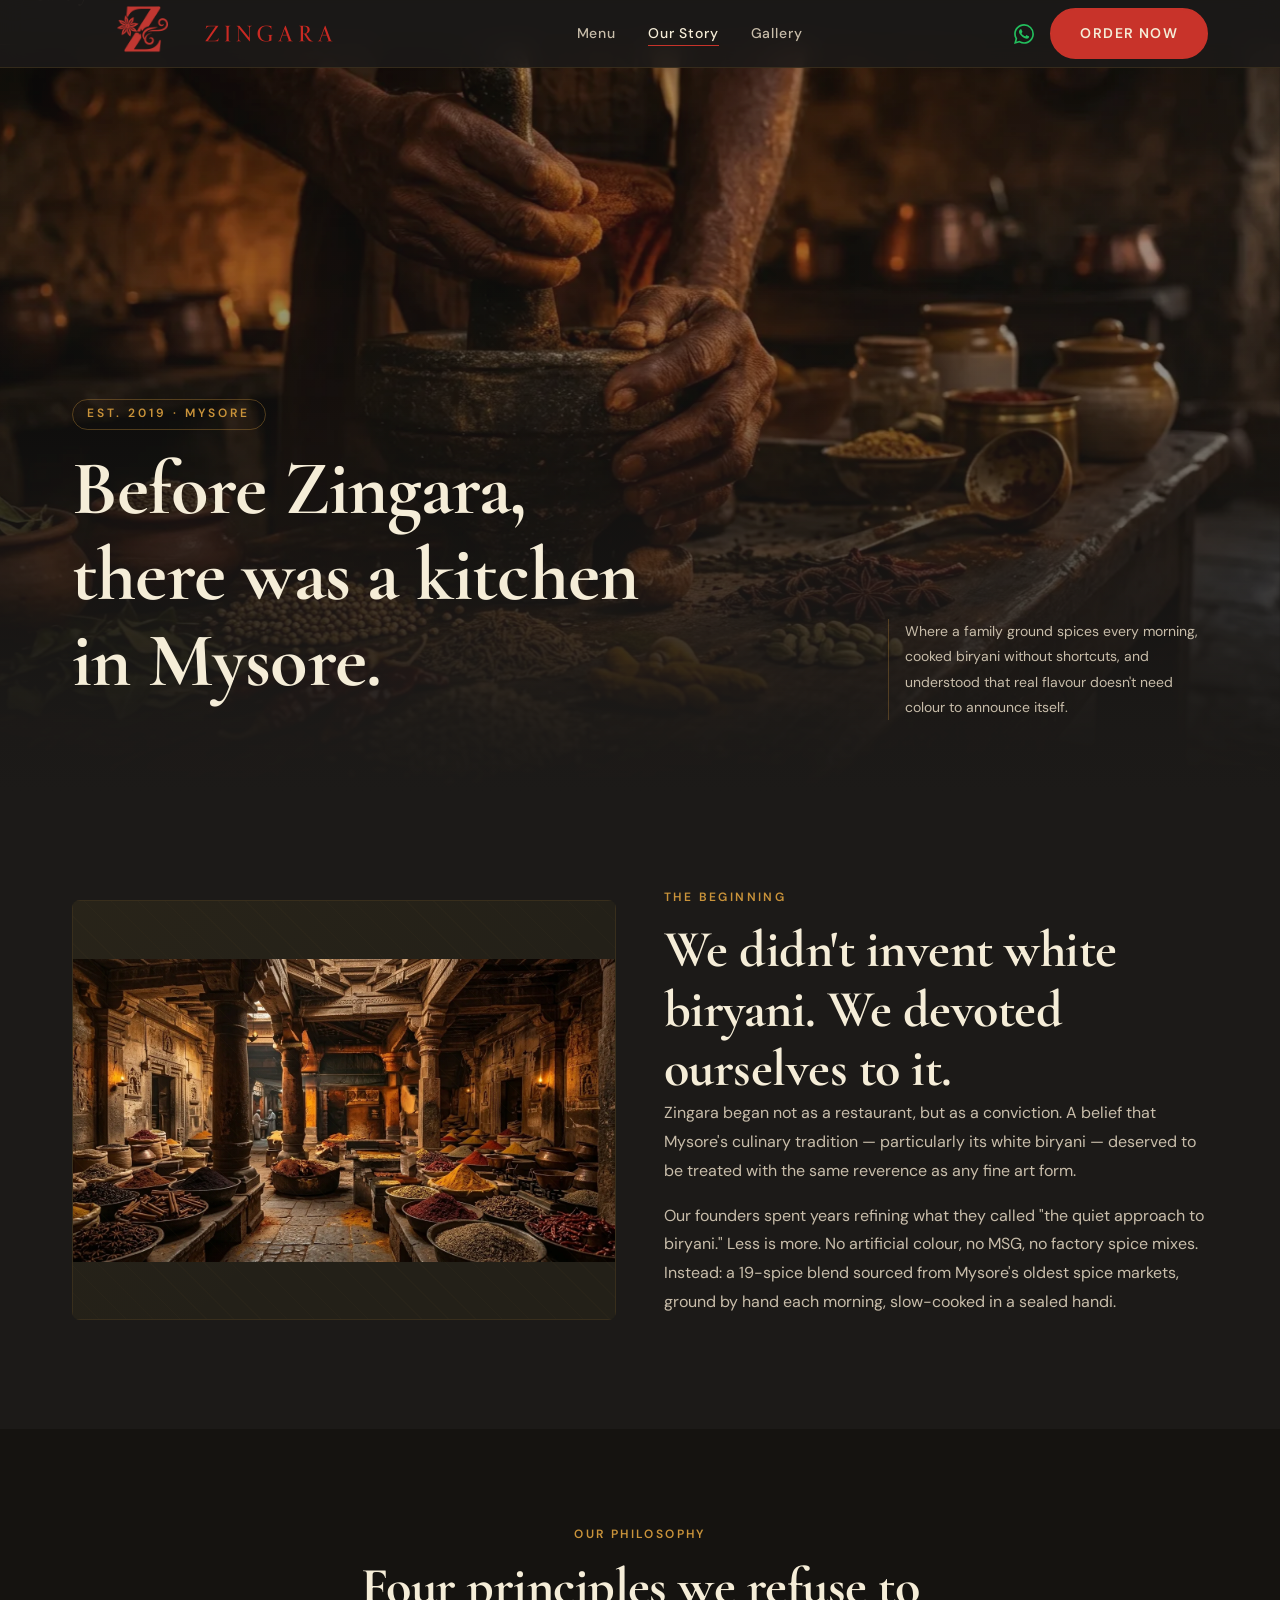
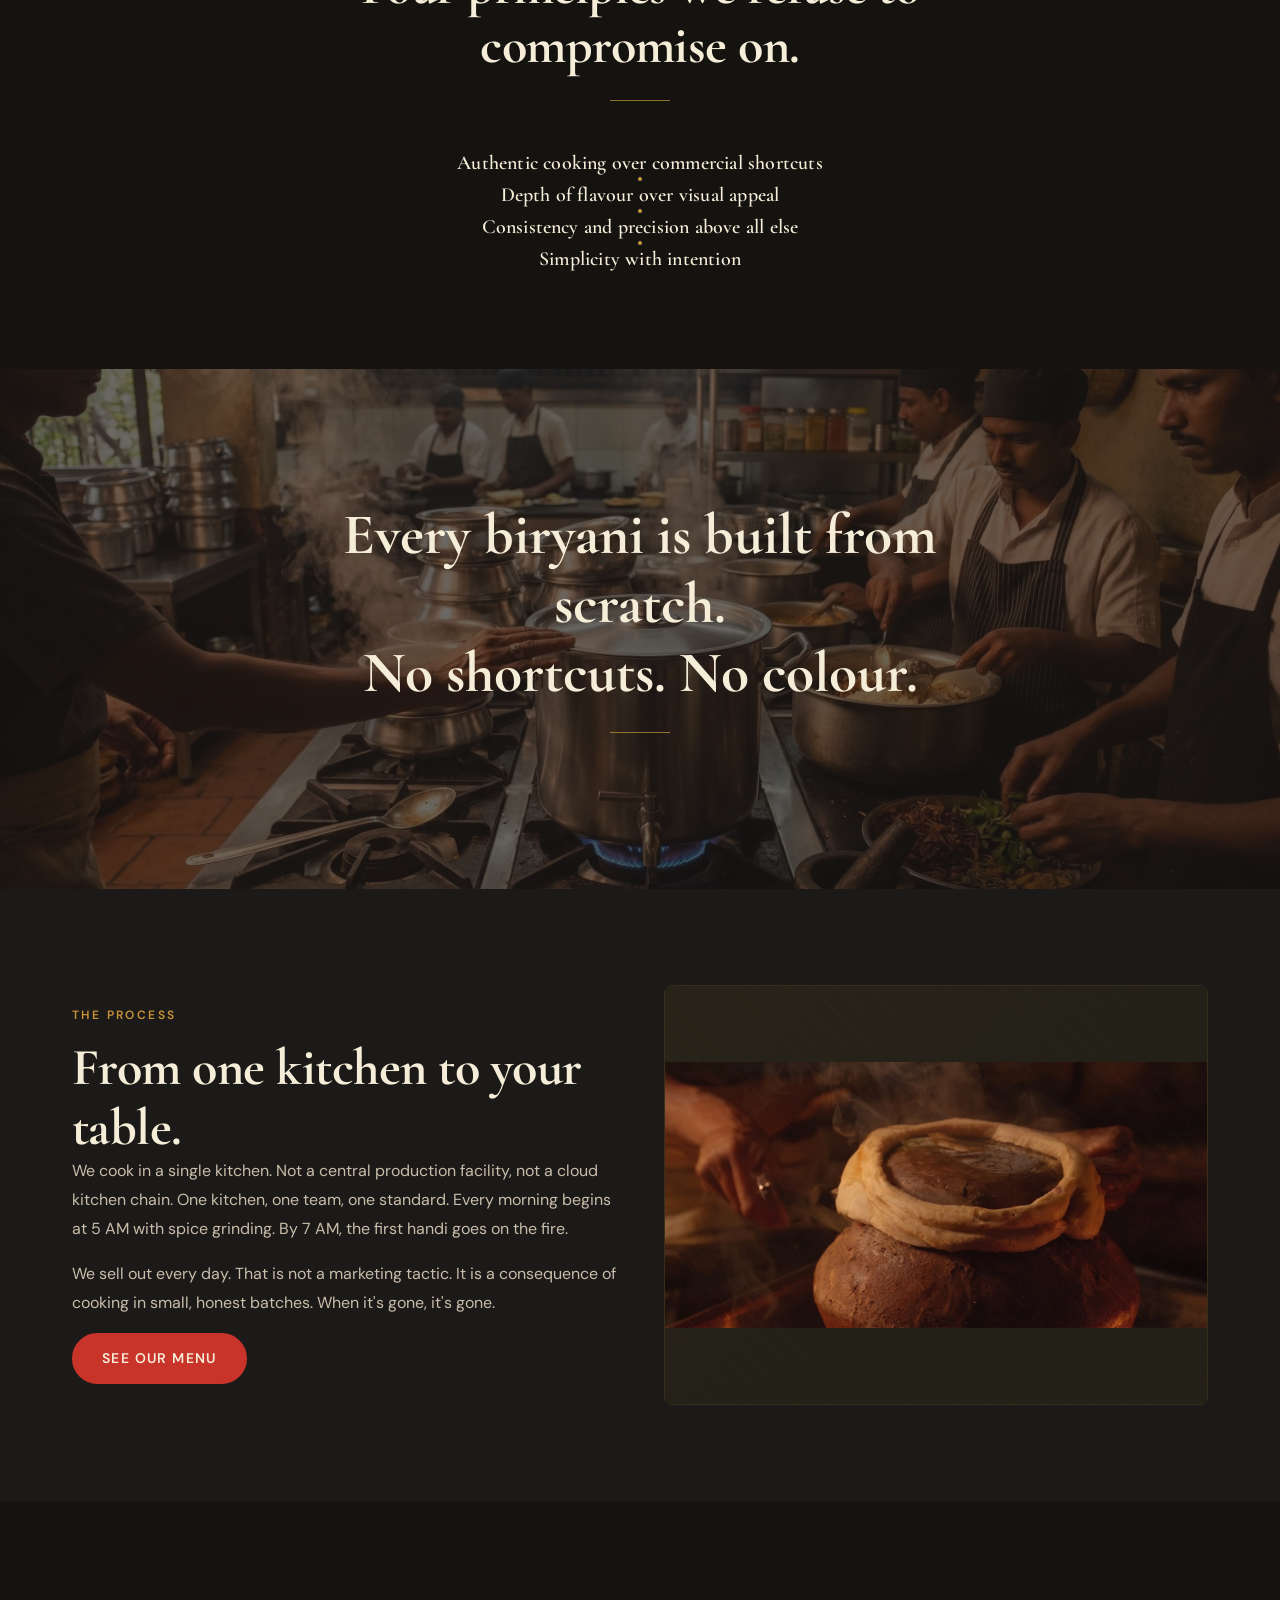
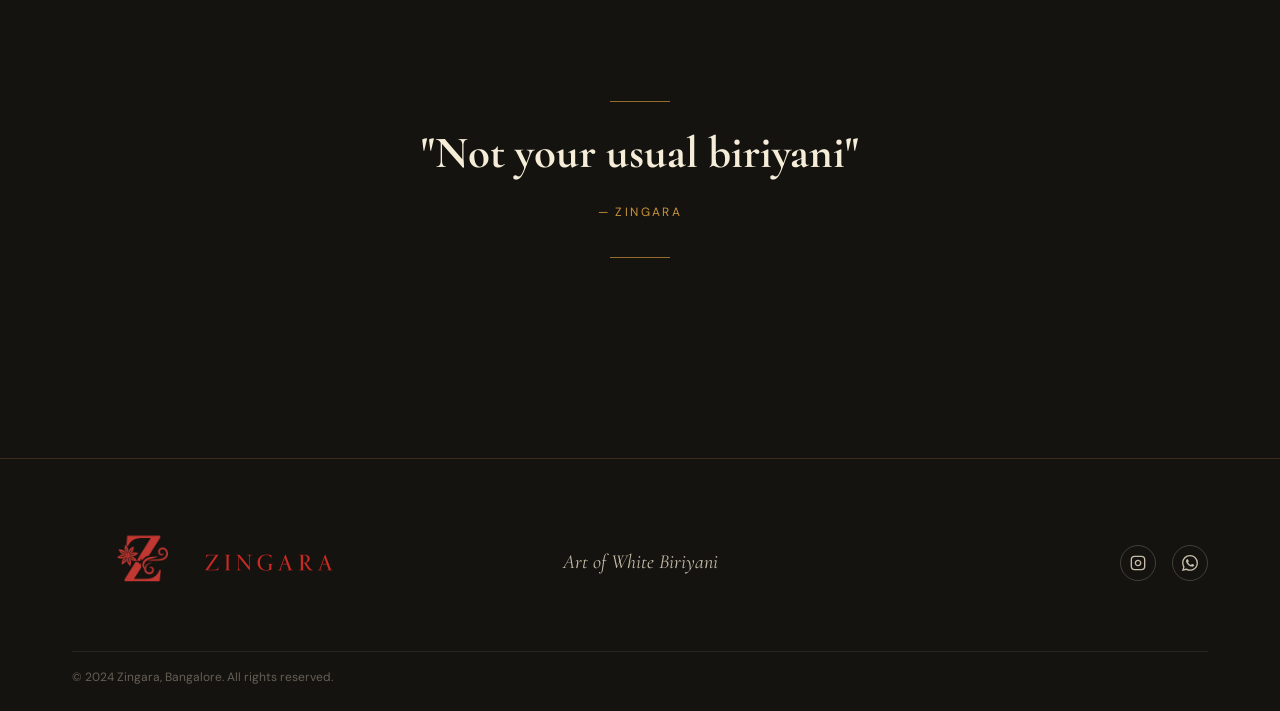
==== about.html @ 1e693751 "Optimize image assets, convert to WebP, and update documentation" ====
<!DOCTYPE html>
<html lang="en">

<head>
  <meta charset="UTF-8" />
  <meta name="viewport" content="width=device-width, initial-scale=1.0" />
  <title>Our Story — Zingara | Before Zingara, There Was a Kitchen in Mysore</title>
  <meta name="description"
    content="The story of Zingara — a kitchen in Mysore, a 19-spice blend, and the art of cooking without shortcuts." />
  <link rel="stylesheet" href="css/styles.css" />
  <style>
    /* ── F1: Left-aligned hero ── */
    .about-hero {
      position: relative;
      min-height: 88vh;
      display: flex;
      align-items: flex-end;
      overflow: hidden;
    }

    .about-hero__bg {
      position: absolute;
      inset: 0;
      background: linear-gradient(160deg, #1a1710 0%, #0e0c09 50%, #1c1710 100%);
      background-size: cover;
      background-position: center;
      z-index: 0;
      animation: hero-zoom-out 2.5s cubic-bezier(0.16, 1, 0.3, 1) forwards;
    }

    .about-hero__overlay {
      position: absolute;
      inset: 0;
      background: linear-gradient(to bottom,
          rgba(28, 26, 24, 0.3) 0%,
          rgba(28, 26, 24, 0.5) 50%,
          rgba(28, 26, 24, 0.95) 90%,
          rgba(28, 26, 24, 1) 100%);
      z-index: 1;
    }

    .about-hero__content {
      position: relative;
      z-index: 2;
      width: 100%;
      padding: 0 var(--sp-8) var(--sp-16);
      display: grid;
      grid-template-columns: 1fr 320px;
      gap: var(--sp-12);
      align-items: flex-end;
      max-width: 1200px;
      margin: 0 auto;
    }

    .about-hero__left h1 {
      font-family: var(--font-serif);
      font-size: clamp(2.4rem, 6vw, 4.8rem);
      font-weight: 700;
      color: var(--color-cream);
      line-height: 1.12;
      margin-bottom: var(--sp-6);
    }

    .about-hero__left .hero__eyebrow {
      margin-bottom: var(--sp-4);
    }

    .about-hero__right {
      padding-bottom: var(--sp-2);
    }

    .about-hero__right p {
      font-size: var(--fs-sm);
      color: var(--color-cream-muted);
      line-height: 1.8;
      border-left: 1px solid rgba(201, 147, 58, 0.3);
      padding-left: var(--sp-4);
    }

    /* ── F2: Philosophy list with dot separators ── */
    .philosophy-list-v2 {
      display: flex;
      flex-direction: column;
      align-items: center;
      gap: 0;
      max-width: 600px;
      margin: var(--sp-10) auto 0;
    }

    .philosophy-item-v2 {
      font-family: var(--font-serif);
      font-size: var(--fs-lg);
      font-weight: 600;
      color: var(--color-cream);
      text-align: center;
      padding: var(--sp-5) 0;
      letter-spacing: 0.01em;
      line-height: 1.4;
    }

    .philosophy-sep {
      width: 4px;
      height: 4px;
      border-radius: 50%;
      background: var(--color-gold);
      flex-shrink: 0;
    }

    /* ── F3: Cinematic quote section ── */
    .cinematic-quote {
      position: relative;
      overflow: hidden;
      min-height: 520px;
      display: flex;
      align-items: center;
      justify-content: center;
    }

    .cinematic-quote__bg {
      position: absolute;
      inset: 0;
      background: linear-gradient(135deg, #181510 0%, #0f0d0a 100%);
      z-index: 0;
    }

    .cinematic-quote__overlay {
      position: absolute;
      inset: 0;
      background: rgba(28, 26, 24, 0.65);
      z-index: 1;
    }

    .cinematic-quote__inner {
      position: relative;
      z-index: 2;
      text-align: center;
      padding: var(--sp-16) var(--sp-8);
      max-width: 760px;
    }

    .cinematic-quote__text {
      font-family: var(--font-serif);
      font-size: clamp(1.9rem, 5vw, 3.6rem);
      font-weight: 700;
      color: var(--color-cream);
      line-height: 1.2;
      margin-bottom: var(--sp-6);
    }

    /* ── Story split with placeholder image ── */
    .about-split {
      display: grid;
      grid-template-columns: 1fr 1fr;
      gap: var(--sp-12);
      align-items: center;
    }

    .about-split__img {
      border-radius: var(--radius-md);
      overflow: hidden;
      min-height: 420px;
    }

    .about-split__text .label {
      display: block;
      margin-bottom: var(--sp-3);
    }

    .about-split__text h2 {
      margin-bottom: var(--sp-5);
    }

    .about-split__text p {
      color: var(--color-cream-muted);
      line-height: 1.8;
      margin-bottom: var(--sp-4);
    }

    @media (max-width: 768px) {
      .about-hero__content {
        grid-template-columns: 1fr;
        padding: 0 var(--sp-5) var(--sp-12);
      }

      .about-hero__right {
        display: none;
      }

      .about-split {
        grid-template-columns: 1fr;
      }

      .about-split__img {
        min-height: 280px;
      }
    }
  </style>
</head>

<body>

  <!-- NAV -->
  <nav class="nav" id="nav">
    <div class="nav__inner">
      <a href="index.html" class="nav__logo">
        <img src="images/logo.webp" alt="" class="nav__logo-icon" />
        <img src="images/Zingara.webp" alt="Zingara" class="nav__zingara-text-img" />
      </a>
      <ul class="nav__links">
        <li><a href="menu.html">Menu</a></li>
        <li><a href="about.html" class="active">Our Story</a></li>
        <li><a href="gallery.html">Gallery</a></li>
      </ul>
      <div class="nav__actions">
        <a href="https://wa.me/919187103005" target="_blank" rel="noopener" class="nav__wa-icon" aria-label="WhatsApp">
          <svg width="20" height="20" viewBox="0 0 24 24" fill="currentColor">
            <path
              d="M17.472 14.382c-.297-.149-1.758-.867-2.03-.967-.273-.099-.471-.148-.67.15-.197.297-.767.966-.94 1.164-.173.199-.347.223-.644.075-.297-.15-1.255-.463-2.39-1.475-.883-.788-1.48-1.761-1.653-2.059-.173-.297-.018-.458.13-.606.134-.133.298-.347.446-.52.149-.174.198-.298.298-.497.099-.198.05-.371-.025-.52-.075-.149-.669-1.612-.916-2.207-.242-.579-.487-.5-.669-.51-.173-.008-.371-.01-.57-.01-.198 0-.52.074-.792.372-.272.297-1.04 1.016-1.04 2.479 0 1.462 1.065 2.875 1.213 3.074.149.198 2.096 3.2 5.077 4.487.709.306 1.262.489 1.694.625.712.227 1.36.195 1.871.118.571-.085 1.758-.719 2.006-1.413.248-.694.248-1.289.173-1.413-.074-.124-.272-.198-.57-.347m-5.421 7.403h-.004a9.87 9.87 0 01-5.031-1.378l-.361-.214-3.741.982.998-3.648-.235-.374a9.86 9.86 0 01-1.51-5.26c.001-5.45 4.436-9.884 9.888-9.884 2.64 0 5.122 1.03 6.988 2.898a9.825 9.825 0 012.893 6.994c-.003 5.45-4.437 9.884-9.885 9.884m8.413-18.297A11.815 11.815 0 0012.05 0C5.495 0 .16 5.335.157 11.892c0 2.096.547 4.142 1.588 5.945L.057 24l6.305-1.654a11.882 11.882 0 005.683 1.448h.005c6.554 0 11.89-5.335 11.893-11.893a11.821 11.821 0 00-3.48-8.413z" />
          </svg>
        </a>
        <a href="order.html" class="btn btn--primary">Order Now</a>
      </div>
      <button class="nav__hamburger" id="hamburger" aria-label="Open menu">
        <span></span><span></span><span></span>
      </button>
    </div>
  </nav>
  <div class="nav__mobile" id="mobileMenu">
    <a href="menu.html">Menu</a>
    <a href="about.html">Our Story</a>
    <a href="gallery.html">Gallery</a>
  </div>

  <!-- F1: LEFT-ALIGNED HERO with two-column layout -->
  <section class="about-hero">
    <div class="about-hero__bg"
      style="background-image: url('images/a1.webp'); background-size: cover; background-position: center;"></div>
    <div class="about-hero__overlay"></div>
    <div class="about-hero__content">
      <div class="about-hero__left">
        <span class="hero__eyebrow">Est. 2019 · Mysore</span>
        <h1>Before Zingara,<br>there was a kitchen<br>in Mysore.</h1>
      </div>
      <div class="about-hero__right">
        <p>Where a family ground spices every morning, cooked biryani without shortcuts, and understood that real
          flavour doesn't need colour to announce itself.</p>
      </div>
    </div>
  </section>

  <!-- ORIGIN STORY SPLIT -->
  <section class="section">
    <div class="container">
      <div class="about-split reveal">
        <div class="about-split__img">
          <div class="img-placeholder" style="min-height:420px; overflow:hidden;">
            <img src="images/a2.webp" alt="Kitchen · Mysore" style="width:100%; height:100%; object-fit:cover;" />
          </div>
        </div>
        <div class="about-split__text">
          <span class="label">The Beginning</span>
          <h2>We didn't invent white biryani. We devoted ourselves to it.</h2>
          <p>Zingara began not as a restaurant, but as a conviction. A belief that Mysore's culinary tradition —
            particularly its white biryani — deserved to be treated with the same reverence as any fine art form.</p>
          <p>Our founders spent years refining what they called "the quiet approach to biryani." Less is more. No
            artificial colour, no MSG, no factory spice mixes. Instead: a 19-spice blend sourced from Mysore's oldest
            spice markets, ground by hand each morning, slow-cooked in a sealed handi.</p>
        </div>
      </div>
    </div>
  </section>

  <!-- F2: PHILOSOPHY LIST with dot separators -->
  <section class="section section--dark">
    <div class="container container--narrow">
      <div class="section-header">
        <span class="label">Our Philosophy</span>
        <h2>Four principles we refuse to compromise on.</h2>
        <div class="gold-line"></div>
      </div>
      <div class="philosophy-list-v2 reveal">
        <div class="philosophy-item-v2">Authentic cooking over commercial shortcuts</div>
        <div class="philosophy-sep"></div>
        <div class="philosophy-item-v2">Depth of flavour over visual appeal</div>
        <div class="philosophy-sep"></div>
        <div class="philosophy-item-v2">Consistency and precision above all else</div>
        <div class="philosophy-sep"></div>
        <div class="philosophy-item-v2">Simplicity with intention</div>
      </div>
    </div>
  </section>

  <!-- F3: CINEMATIC QUOTE SECTION with section-bg-ph -->
  <section class="cinematic-quote">
    <div class="cinematic-quote__bg"
      style="background-image: url('images/a3.webp'); background-size: cover; background-position: center;"></div>
    <div class="cinematic-quote__overlay"></div>
    <div class="cinematic-quote__inner reveal">
      <p class="cinematic-quote__text">
        Every biryani is built from scratch.<br>No shortcuts. No colour.
      </p>
      <div class="gold-line"></div>
    </div>
  </section>

  <!-- THE PROCESS SPLIT -->
  <section class="section">
    <div class="container">
      <div class="about-split reveal">
        <div class="about-split__text">
          <span class="label">The Process</span>
          <h2>From one kitchen to your table.</h2>
          <p>We cook in a single kitchen. Not a central production facility, not a cloud kitchen chain. One kitchen, one
            team, one standard. Every morning begins at 5 AM with spice grinding. By 7 AM, the first handi goes on the
            fire.</p>
          <p>We sell out every day. That is not a marketing tactic. It is a consequence of cooking in small, honest
            batches. When it's gone, it's gone.</p>
          <a href="menu.html" class="btn btn--primary" style="margin-top:var(--sp-5); display:inline-flex;">See Our
            Menu</a>
        </div>
        <div class="about-split__img">
          <div class="img-placeholder" style="min-height:420px; overflow:hidden;">
            <img src="images/a4.webp" alt="The Handi · Bangalore" style="width:100%; height:100%; object-fit:cover;" />
          </div>
        </div>
      </div>
    </div>
  </section>

  <!-- MANIFESTO QUOTE -->
  <section class="section section--dark">
    <div class="container">
      <div class="manifesto reveal">
        <div class="gold-line"></div>
        <p class="manifesto__text">"Not your usual biriyani"</p>
        <span class="manifesto__attr">— Zingara</span>
        <div class="gold-line" style="margin-top:var(--sp-8);"></div>
      </div>
    </div>
  </section>

  <footer class="footer" style="padding-block:var(--sp-10) var(--sp-6);">
    <div class="container">
      <div
        style="display:flex; justify-content:space-between; align-items:center; margin-bottom:var(--sp-6); flex-wrap:wrap; gap:var(--sp-4);">
        <div style="flex: 1;">
          <div style="display: flex; align-items: center; gap: 0;">
            <img src="images/logo.webp" alt="" style="height: 5.5rem; width: auto;" />
            <img src="images/Zingara.webp" alt="Zingara" class="footer__zingara-text-img" />
          </div>
        </div>
        
        <div style="flex: 1; text-align: center;">
          <p style="margin-bottom:0; font-family:var(--font-serif); font-style:italic; font-size:var(--fs-lg); color:var(--color-cream-muted);">Art of White Biriyani</p>
        </div>

        <div style="flex: 1; display: flex; justify-content: flex-end;">
          <div class="footer__social">
            <a href="https://instagram.com/zingara" target="_blank" rel="noopener" aria-label="Instagram">
              <svg width="16" height="16" viewBox="0 0 24 24" fill="none" stroke="currentColor" stroke-width="2">
                <rect x="2" y="2" width="20" height="20" rx="5" ry="5" />
                <path d="M16 11.37A4 4 0 1112.63 8 4 4 0 0116 11.37z" />
                <line x1="17.5" y1="6.5" x2="17.51" y2="6.5" />
              </svg>
            </a>
            <a href="https://wa.me/919187103005" target="_blank" rel="noopener" aria-label="WhatsApp">
              <svg width="16" height="16" viewBox="0 0 24 24" fill="currentColor">
                <path
                  d="M17.472 14.382c-.297-.149-1.758-.867-2.03-.967-.273-.099-.471-.148-.67.15-.197.297-.767.966-.94 1.164-.173.199-.347.223-.644.075-.297-.15-1.255-.463-2.39-1.475-.883-.788-1.48-1.761-1.653-2.059-.173-.297-.018-.458.13-.606.134-.133.298-.347.446-.52.149-.174.198-.298.298-.497.099-.198.05-.371-.025-.52-.075-.149-.669-1.612-.916-2.207-.242-.579-.487-.5-.669-.51-.173-.008-.371-.01-.57-.01-.198 0-.52.074-.792.372-.272.297-1.04 1.016-1.04 2.479 0 1.462 1.065 2.875 1.213 3.074.149.198 2.096 3.2 5.077 4.487.709.306 1.262.489 1.694.625.712.227 1.36.195 1.871.118.571-.085 1.758-.719 2.006-1.413.248-.694.248-1.289.173-1.413-.074-.124-.272-.198-.57-.347m-5.421 7.403h-.004a9.87 9.87 0 01-5.031-1.378l-.361-.214-3.741.982.998-3.648-.235-.374a9.86 9.86 0 01-1.51-5.26c.001-5.45 4.436-9.884 9.888-9.884 2.64 0 5.122 1.03 6.988 2.898a9.825 9.825 0 012.893 6.994c-.003 5.45-4.437 9.884-9.885 9.884m8.413-18.297A11.815 11.815 0 0012.05 0C5.495 0 .16 5.335.157 11.892c0 2.096.547 4.142 1.588 5.945L.057 24l6.305-1.654a11.882 11.882 0 005.683 1.448h.005c6.554 0 11.89-5.335 11.893-11.893a11.821 11.821 0 00-3.48-8.413z" />
              </svg>
            </a>
          </div>
        </div>
      </div>
      <div
        style="border-top:1px solid rgba(245,237,216,0.08); padding-top:var(--sp-4); font-size:var(--fs-xs); color:rgba(200,189,170,0.45);">
        © 2024 Zingara, Bangalore. All rights reserved.
      </div>
    </div>
  </footer>

  <script src="js/main.js"></script>
</body>

</html>
---- css/styles.css ----
/* ============================================================
   ZINGARA — Design System CSS
   Brand: Dark Luxurious Restaurant | Mysore White Biryani
   Palette: Charcoal #1C1A18 | True Red #C8332A | Cream #F5EDD8 | Burnished Gold #C9933A
   Typography: Cormorant Garamond (headings) + DM Sans (body/UI)
   ============================================================ */

/* ---------- GOOGLE FONTS ---------- */
@import url('https://fonts.googleapis.com/css2?family=Cormorant+Garamond:ital,wght@0,300;0,400;0,500;0,600;0,700;1,300;1,400;1,600;1,700&family=DM+Sans:ital,opsz,wght@0,9..40,300;0,9..40,400;0,9..40,500;0,9..40,600;0,9..40,700;1,9..40,300;1,9..40,400&display=swap');

/* ---------- CSS CUSTOM PROPERTIES ---------- */
:root {
  /* Colors */
  --color-charcoal: #1C1A18;
  --color-charcoal-light: #242220;
  --color-charcoal-mid: #2E2B28;
  --color-charcoal-dark: #151310;
  --color-red: #C8332A;
  --color-red-dark: #9F2721;
  --color-red-light: #D9453C;
  --color-cream: #F5EDD8;
  --color-cream-light: #FFFBF0;
  --color-cream-muted: #C8BDAA;
  --color-gold: #C9933A;
  --color-gold-light: #E4B05A;
  --color-gold-dark: #9F7422;

  /* Typography */
  --font-serif: 'Cormorant Garamond', 'Georgia', serif;
  --font-sans: 'DM Sans', 'Helvetica Neue', sans-serif;

  /* Font Sizes — fluid scale */
  --fs-xs: 0.75rem;
  /* 12px */
  --fs-sm: 0.875rem;
  /* 14px */
  --fs-base: 1rem;
  /* 16px */
  --fs-md: 1.125rem;
  /* 18px */
  --fs-lg: 1.25rem;
  /* 20px */
  --fs-xl: 1.5rem;
  /* 24px */
  --fs-2xl: 2rem;
  /* 32px */
  --fs-3xl: 2.5rem;
  /* 40px */
  --fs-4xl: 3.25rem;
  /* 52px */
  --fs-5xl: 4.5rem;
  /* 72px */
  --fs-hero: clamp(2.8rem, 7vw, 5.5rem);

  /* Spacing */
  --sp-1: 0.25rem;
  --sp-2: 0.5rem;
  --sp-3: 0.75rem;
  --sp-4: 1rem;
  --sp-6: 1.5rem;
  --sp-8: 2rem;
  --sp-10: 2.5rem;
  --sp-12: 3rem;
  --sp-16: 4rem;
  --sp-20: 5rem;
  --sp-24: 6rem;
  --sp-32: 8rem;

  /* Layout */
  --max-width: 1200px;
  --nav-height: 68px;

  /* Borders & Radii */
  --radius-sm: 4px;
  --radius-md: 8px;
  --radius-pill: 999px;

  /* Transitions */
  --transition: 0.25s ease;
  --transition-slow: 0.45s ease;

  /* Shadows */
  --shadow-card: 0 4px 24px rgba(0, 0, 0, 0.45);
  --shadow-glow-red: 0 0 32px rgba(200, 51, 42, 0.25);
}

/* ---------- RESET & BASE ---------- */
*,
*::before,
*::after {
  box-sizing: border-box;
  margin: 0;
  padding: 0;
}

html {
  scroll-behavior: smooth;
  font-size: 16px;
}

body {
  background-color: var(--color-charcoal);
  color: var(--color-cream);
  font-family: var(--font-sans);
  font-size: var(--fs-base);
  font-weight: 400;
  line-height: 1.65;
  -webkit-font-smoothing: antialiased;
  -moz-osx-font-smoothing: grayscale;
  overflow-x: hidden;
}

img {
  display: block;
  max-width: 100%;
  height: auto;
}

a {
  color: inherit;
  text-decoration: none;
  transition: color var(--transition);
}

ul,
ol {
  list-style: none;
}

button {
  font-family: var(--font-sans);
  cursor: pointer;
  border: none;
  background: none;
}

/* ---------- TYPOGRAPHY ---------- */
h1,
h2,
h3,
h4,
h5,
h6 {
  font-family: var(--font-serif);
  font-weight: 700;
  line-height: 1.15;
  letter-spacing: -0.01em;
}

h1 {
  font-size: var(--fs-hero);
}

h2 {
  font-size: var(--fs-4xl);
}

h3 {
  font-size: var(--fs-3xl);
}

h4 {
  font-size: var(--fs-2xl);
}

h5 {
  font-size: var(--fs-xl);
}

h6 {
  font-size: var(--fs-lg);
}

p {
  margin-bottom: var(--sp-4);
}

p:last-child {
  margin-bottom: 0;
}

.text-red {
  color: var(--color-red);
}

.text-gold {
  color: var(--color-gold);
}

.text-cream {
  color: var(--color-cream);
}

.text-muted {
  color: var(--color-cream-muted);
}

.text-center {
  text-align: center;
}

.text-upper {
  text-transform: uppercase;
  letter-spacing: 0.18em;
}

.text-italic {
  font-style: italic;
}

.label {
  font-family: var(--font-sans);
  font-size: var(--fs-xs);
  font-weight: 600;
  text-transform: uppercase;
  letter-spacing: 0.2em;
  color: var(--color-gold);
}

/* ---------- LAYOUT UTILITIES ---------- */
.container {
  width: 100%;
  max-width: var(--max-width);
  margin-inline: auto;
  padding-inline: var(--sp-8);
}

.container--narrow {
  max-width: 760px;
}

.section {
  padding-block: var(--sp-24);
}

.section--dark {
  background-color: var(--color-charcoal-dark);
}

.section--mid {
  background-color: var(--color-charcoal-mid);
}

.section--cream {
  background-color: var(--color-cream);
  color: var(--color-charcoal);
}

/* ---------- DIVIDERS ---------- */
.divider {
  display: flex;
  align-items: center;
  gap: var(--sp-4);
  margin-block: var(--sp-8);
}

.divider::before,
.divider::after {
  content: '';
  flex: 1;
  height: 1px;
  background: linear-gradient(to right, transparent, var(--color-gold), transparent);
  opacity: 0.5;
}

.divider__icon {
  width: 20px;
  height: 20px;
  opacity: 0.8;
  filter: brightness(1.2);
}

.gold-line {
  width: 60px;
  height: 1px;
  background: var(--color-gold);
  margin-inline: auto;
  margin-block: var(--sp-6);
  opacity: 0.7;
}

.section-header {
  text-align: center;
  margin-bottom: var(--sp-12);
}

.section-header .label {
  display: block;
  margin-bottom: var(--sp-3);
}

.section-header h2 {
  color: var(--color-cream);
  margin-bottom: var(--sp-4);
}

/* ---------- BUTTONS ---------- */
.btn {
  display: inline-flex;
  align-items: center;
  gap: var(--sp-2);
  font-family: var(--font-sans);
  font-size: var(--fs-sm);
  font-weight: 600;
  letter-spacing: 0.1em;
  text-transform: uppercase;
  padding: 0.75rem 1.75rem;
  border-radius: var(--radius-pill);
  border: 2px solid transparent;
  transition: all var(--transition);
  white-space: nowrap;
}

.btn--primary {
  background: var(--color-red);
  color: var(--color-cream);
  border-color: var(--color-red);
}

.btn--primary:hover {
  background: var(--color-red-dark);
  border-color: var(--color-red-dark);
  box-shadow: var(--shadow-glow-red);
  transform: translateY(-1px);
}

.btn--outline {
  background: transparent;
  color: var(--color-cream);
  border-color: var(--color-cream);
}

.btn--outline:hover {
  background: var(--color-cream);
  color: var(--color-charcoal);
}

.btn--gold {
  background: transparent;
  color: var(--color-gold);
  border-color: var(--color-gold);
}

.btn--gold:hover {
  background: var(--color-gold);
  color: var(--color-charcoal);
}

.btn--ghost {
  background: rgba(255, 255, 255, 0.08);
  color: var(--color-cream);
  border-color: rgba(255, 255, 255, 0.2);
}

.btn--ghost:hover {
  background: rgba(255, 255, 255, 0.15);
}

.btn--whatsapp {
  background: #25D366;
  color: #fff;
  border-color: #25D366;
}

.btn--whatsapp:hover {
  background: #1DAA55;
  border-color: #1DAA55;
}

/* ---------- NAVIGATION ---------- */
.nav {
  position: fixed;
  top: 0;
  left: 0;
  right: 0;
  z-index: 100;
  height: var(--nav-height);
  display: flex;
  align-items: center;
  background: rgba(28, 26, 24, 0.88);
  backdrop-filter: blur(12px);
  -webkit-backdrop-filter: blur(12px);
  border-bottom: 1px solid rgba(201, 147, 58, 0.15);
  transition: background var(--transition-slow);
}

.nav.scrolled {
  background: rgba(21, 19, 16, 0.97);
  border-bottom-color: rgba(201, 147, 58, 0.3);
}

.nav__inner {
  display: flex;
  align-items: center;
  justify-content: space-between;
  width: 100%;
  max-width: var(--max-width);
  margin-inline: auto;
  padding-inline: var(--sp-8);
}

.nav__logo {
  display: flex;
  align-items: center;
  gap: 0;
}

.nav__logo-icon {
  width: auto;
  height: 5.5rem;
  object-fit: contain;
}

.nav__logo-text {
  font-family: var(--font-serif);
  font-size: 1.35rem;
  font-weight: 700;
  letter-spacing: 0.22em;
  text-transform: uppercase;
  color: var(--color-red) !important;
  line-height: 1;
}

.nav__zingara-text-img {
  height: 8rem;
  width: auto;
  object-fit: contain;
  margin-left: -2.5rem;
}

.hero__zingara-text-img {
  height: 1em;
  width: auto;
  object-fit: contain;
}

.footer__zingara-text-img {
  height: 8rem;
  width: auto;
  object-fit: contain;
  margin-bottom: 0;
  margin-left: -2.5rem;
}

.nav__logo-text span {
  color: var(--color-red);
}

.nav__links {
  display: flex;
  align-items: center;
  gap: var(--sp-8);
}

.nav__links a {
  font-family: var(--font-sans);
  font-size: var(--fs-sm);
  font-weight: 500;
  letter-spacing: 0.06em;
  color: var(--color-cream-muted);
  transition: color var(--transition);
  position: relative;
}

.nav__links a::after {
  content: '';
  position: absolute;
  bottom: -4px;
  left: 0;
  width: 0;
  height: 1px;
  background: var(--color-red);
  transition: width var(--transition);
}

.nav__links a:hover,
.nav__links a.active {
  color: var(--color-cream);
}

.nav__links a:hover::after,
.nav__links a.active::after {
  width: 100%;
}

.nav__actions {
  display: flex;
  align-items: center;
  gap: var(--sp-4);
}

.nav__wa-icon {
  color: #25D366;
  font-size: 1.2rem;
  display: flex;
  align-items: center;
  opacity: 0.9;
}

.nav__wa-icon:hover {
  opacity: 1;
}

.nav__hamburger {
  display: none;
  flex-direction: column;
  gap: 5px;
  padding: var(--sp-2);
  cursor: pointer;
}

.nav__hamburger span {
  display: block;
  width: 24px;
  height: 2px;
  background: var(--color-cream);
  border-radius: 2px;
  transition: all var(--transition);
}

.nav__hamburger.open span:nth-child(1) {
  transform: translateY(7px) rotate(45deg);
}

.nav__hamburger.open span:nth-child(2) {
  opacity: 0;
}

.nav__hamburger.open span:nth-child(3) {
  transform: translateY(-7px) rotate(-45deg);
}

/* Mobile menu */
.nav__mobile {
  position: fixed;
  top: var(--nav-height);
  left: 0;
  right: 0;
  background: var(--color-charcoal-dark);
  border-bottom: 1px solid rgba(201, 147, 58, 0.2);
  padding: var(--sp-6) var(--sp-8);
  display: flex;
  flex-direction: column;
  gap: var(--sp-4);
  transform: translateY(-110%);
  transition: transform var(--transition-slow);
  z-index: 99;
}

.nav__mobile.open {
  transform: translateY(0);
}

.nav__mobile a {
  font-size: var(--fs-lg);
  font-family: var(--font-serif);
  color: var(--color-cream);
  padding-block: var(--sp-2);
  border-bottom: 1px solid rgba(245, 237, 216, 0.08);
}

/* ---------- HERO (shared) ---------- */
.hero {
  position: relative;
  min-height: 100vh;
  display: flex;
  flex-direction: column;
  align-items: center;
  justify-content: center;
  text-align: center;
  overflow: hidden;
  padding-top: var(--nav-height);
}

.hero__bg {
  position: absolute;
  inset: 0;
  background-size: cover;
  background-position: center;
  background-repeat: no-repeat;
  z-index: 0;
  animation: hero-zoom-out 2.5s cubic-bezier(0.16, 1, 0.3, 1) forwards;
}

@keyframes hero-zoom-out {
  from {
    transform: scale(1.18);
    opacity: 0.5;
  }

  to {
    transform: scale(1);
    opacity: 1;
  }
}

@media (max-width: 768px) {
  .hero__bg {
    background-position: center 35%;
    /* Optimizing vertical center for mobile screens */
  }
}

.hero__overlay {
  position: absolute;
  inset: 0;
  background: linear-gradient(to bottom,
      rgba(28, 26, 24, 0.55) 0%,
      rgba(28, 26, 24, 0.35) 40%,
      rgba(28, 26, 24, 0.72) 80%,
      rgba(28, 26, 24, 0.95) 100%);
  z-index: 1;
}

.hero__content {
  position: relative;
  z-index: 2;
  max-width: 820px;
  padding-inline: var(--sp-8);
}

.hero__eyebrow {
  display: inline-block;
  font-family: var(--font-sans);
  font-size: var(--fs-xs);
  font-weight: 600;
  letter-spacing: 0.25em;
  text-transform: uppercase;
  color: var(--color-gold);
  margin-bottom: var(--sp-6);
  border: 1px solid rgba(201, 147, 58, 0.35);
  padding: 0.4em 1.2em;
  border-radius: var(--radius-pill);
}

.hero__title {
  font-family: var(--font-serif);
  font-size: var(--fs-hero);
  font-weight: 700;
  color: var(--color-red);
  line-height: 1.05;
  margin-bottom: var(--sp-4);
  text-shadow: 0 2px 20px rgba(0, 0, 0, 0.5);
}

.hero__subtitle {
  font-family: var(--font-serif);
  font-size: clamp(1.4rem, 3.5vw, 2.2rem);
  font-weight: 300;
  font-style: italic;
  color: var(--color-cream);
  margin-bottom: var(--sp-6);
  line-height: 1.3;
}

.hero__tagline {
  font-family: var(--font-sans);
  font-size: var(--fs-sm);
  color: var(--color-cream-muted);
  letter-spacing: 0.06em;
  margin-bottom: var(--sp-10);
}

.hero__cta-group {
  display: flex;
  gap: var(--sp-4);
  justify-content: center;
  flex-wrap: wrap;
}

.hero__scroll {
  position: absolute;
  bottom: var(--sp-8);
  left: 50%;
  transform: translateX(-50%);
  z-index: 2;
  display: flex;
  flex-direction: column;
  align-items: center;
  gap: var(--sp-2);
  color: var(--color-cream-muted);
  font-size: var(--fs-xs);
  letter-spacing: 0.15em;
  text-transform: uppercase;
  animation: bounce 2s infinite;
}

.hero__scroll-arrow {
  width: 20px;
  height: 20px;
  border-right: 1px solid var(--color-gold);
  border-bottom: 1px solid var(--color-gold);
  transform: rotate(45deg);
  opacity: 0.6;
}

@keyframes bounce {

  0%,
  100% {
    transform: translateX(-50%) translateY(0);
  }

  50% {
    transform: translateX(-50%) translateY(8px);
  }
}

/* ---------- CARDS ---------- */
.card {
  background: var(--color-charcoal-mid);
  border: 1px solid rgba(201, 147, 58, 0.12);
  border-radius: var(--radius-md);
  overflow: hidden;
  transition: all var(--transition-slow);
}

.card:hover {
  border-color: rgba(201, 147, 58, 0.3);
  box-shadow: var(--shadow-card);
  transform: translateY(-3px);
}

.card__img {
  width: 100%;
  aspect-ratio: 4/3;
  object-fit: cover;
}

.card__body {
  padding: var(--sp-6);
}

.card__label {
  font-family: var(--font-sans);
  font-size: var(--fs-xs);
  font-weight: 600;
  letter-spacing: 0.16em;
  text-transform: uppercase;
  color: var(--color-red);
  margin-bottom: var(--sp-2);
}

.card__title {
  font-family: var(--font-serif);
  font-size: var(--fs-xl);
  font-weight: 600;
  color: var(--color-cream);
  margin-bottom: var(--sp-2);
}

.card__price {
  font-family: var(--font-sans);
  font-size: var(--fs-sm);
  font-weight: 600;
  color: var(--color-gold);
  float: right;
}

.card__desc {
  font-size: var(--fs-sm);
  color: var(--color-cream-muted);
  line-height: 1.6;
}

/* ---------- GRIDS ---------- */
.grid-2 {
  display: grid;
  grid-template-columns: repeat(2, 1fr);
  gap: var(--sp-8);
}

.grid-3 {
  display: grid;
  grid-template-columns: repeat(3, 1fr);
  gap: var(--sp-8);
}

.grid-4 {
  display: grid;
  grid-template-columns: repeat(4, 1fr);
  gap: var(--sp-6);
}

/* ---------- MENU ITEMS (inline) ---------- */
.menu-item {
  display: flex;
  justify-content: space-between;
  align-items: baseline;
  padding-block: var(--sp-4);
  border-bottom: 1px solid rgba(245, 237, 216, 0.08);
  gap: var(--sp-4);
}

.menu-item:last-child {
  border-bottom: none;
}

.menu-item__info {
  flex: 1;
}

.menu-item__name {
  font-family: var(--font-serif);
  font-size: var(--fs-lg);
  font-weight: 600;
  color: var(--color-cream);
  display: block;
  margin-bottom: var(--sp-1);
}

.menu-item__desc {
  font-size: var(--fs-sm);
  color: var(--color-cream-muted);
  line-height: 1.5;
}

.menu-item__price {
  font-family: var(--font-sans);
  font-size: var(--fs-md);
  font-weight: 600;
  color: var(--color-gold);
  flex-shrink: 0;
}

.menu-subsection {
  margin-top: var(--sp-12);
  margin-bottom: var(--sp-6);
}

/* ---------- MENU CATEGORY HEADER ---------- */
.menu-category {
  margin-bottom: var(--sp-12);
}

.menu-category__header {
  display: flex;
  align-items: center;
  gap: var(--sp-4);
  margin-bottom: var(--sp-6);
}

.menu-category__header::before,
.menu-category__header::after {
  content: '';
  flex: 1;
  height: 1px;
  background: rgba(201, 147, 58, 0.3);
}

.menu-category__title {
  font-family: var(--font-sans);
  font-size: var(--fs-xs);
  font-weight: 700;
  letter-spacing: 0.22em;
  text-transform: uppercase;
  color: var(--color-gold);
  white-space: nowrap;
}

/* ---------- TABS ---------- */
.tabs {
  display: flex;
  gap: var(--sp-2);
  flex-wrap: nowrap;
  justify-content: flex-start;
  margin-bottom: var(--sp-12);
  overflow-x: auto;
  -webkit-overflow-scrolling: touch;
  scrollbar-width: none;
  -ms-overflow-style: none;
  padding-bottom: 8px;
}

@media (min-width: 1024px) {
  .tabs {
    scrollbar-width: thin;
    scrollbar-color: var(--color-gold) transparent;
  }
}

.tabs::-webkit-scrollbar {
  display: none;
}

@media (min-width: 1024px) {
  .tabs::-webkit-scrollbar {
    display: block;
    height: 4px;
  }
  .tabs::-webkit-scrollbar-track {
    background: rgba(255, 255, 255, 0.05);
  }
  .tabs::-webkit-scrollbar-thumb {
    background: var(--color-gold);
    border-radius: 4px;
  }
}

.tab-btn {
  font-family: var(--font-sans);
  font-size: var(--fs-sm);
  font-weight: 500;
  letter-spacing: 0.08em;
  padding: 0.5rem 1.25rem;
  border-radius: var(--radius-pill);
  border: 1px solid rgba(245, 237, 216, 0.2);
  color: var(--color-cream-muted);
  background: transparent;
  cursor: pointer;
  transition: all var(--transition);
}

.tab-btn:hover {
  border-color: rgba(245, 237, 216, 0.5);
  color: var(--color-cream);
}

.tab-btn.active {
  background: var(--color-red);
  border-color: var(--color-red);
  color: var(--color-cream);
}

.tab-panel {
  display: none;
}

.tab-panel.active {
  display: block;
}

/* ---------- GALLERY GRID ---------- */
.gallery-grid {
  display: grid;
  grid-template-columns: repeat(3, 1fr);
  grid-auto-rows: 260px;
  gap: var(--sp-3);
}

.gallery-item {
  overflow: hidden;
  border-radius: var(--radius-sm);
  cursor: pointer;
  position: relative;
}

.gallery-item img {
  width: 100%;
  height: 100%;
  object-fit: cover;
  transition: transform 0.6s ease;
}

.gallery-item:hover img {
  transform: scale(1.06);
}

.gallery-item--tall {
  grid-row: span 2;
}

.gallery-item--wide {
  grid-column: span 2;
}

/* ---------- ICON FEATURE STRIP ---------- */
.icon-strip {
  display: flex;
  justify-content: center;
  align-items: flex-start;
  gap: var(--sp-12);
  flex-wrap: wrap;
  padding-block: var(--sp-16);
}

.icon-feature {
  display: flex;
  flex-direction: column;
  align-items: center;
  gap: var(--sp-4);
  text-align: center;
  max-width: 140px;
}

.icon-feature__img {
  width: 64px;
  height: 64px;
  object-fit: contain;
  opacity: 0.88;
  filter: brightness(1.1);
}

.icon-feature__label {
  font-family: var(--font-sans);
  font-size: var(--fs-xs);
  font-weight: 500;
  letter-spacing: 0.1em;
  text-transform: uppercase;
  color: var(--color-cream-muted);
  line-height: 1.4;
}

/* ---------- STAT / NUMBER BLOCK ---------- */
.stat-block {
  display: flex;
  flex-direction: column;
  align-items: flex-end;
  gap: var(--sp-2);
}

.stat-block__number {
  font-family: var(--font-serif);
  font-size: clamp(5rem, 14vw, 10rem);
  font-weight: 700;
  color: rgba(201, 147, 58, 0.12);
  line-height: 1;
  letter-spacing: -0.04em;
  user-select: none;
}

/* ---------- CTA BANNER ---------- */
.cta-banner {
  background: var(--color-charcoal-dark);
  border-top: 1px solid rgba(201, 147, 58, 0.2);
  border-bottom: 1px solid rgba(201, 147, 58, 0.2);
  padding-block: var(--sp-16);
}

.cta-banner__title {
  font-family: var(--font-serif);
  font-size: var(--fs-3xl);
  font-weight: 700;
  color: var(--color-cream);
  margin-bottom: var(--sp-2);
}

.cta-banner__sub {
  font-size: var(--fs-sm);
  color: var(--color-cream-muted);
  margin-bottom: var(--sp-8);
}

.cta-banner__buttons {
  display: flex;
  gap: var(--sp-4);
  flex-wrap: wrap;
  justify-content: center;
}

/* ---------- DELIVERY CARDS ---------- */
.delivery-card {
  background: var(--color-charcoal-mid);
  border: 1px solid rgba(245, 237, 216, 0.1);
  border-radius: var(--radius-md);
  padding: var(--sp-8);
  text-align: center;
  display: flex;
  flex-direction: column;
  align-items: center;
  gap: var(--sp-4);
  transition: all var(--transition);
}

.delivery-card:hover {
  border-color: rgba(201, 147, 58, 0.3);
  box-shadow: var(--shadow-card);
}

.delivery-card__logo {
  width: 56px;
  height: 56px;
  object-fit: contain;
  border-radius: var(--radius-md);
}

.delivery-card__name {
  font-family: var(--font-sans);
  font-weight: 600;
  font-size: var(--fs-md);
  color: var(--color-cream);
}

/* ---------- MAP SECTION ---------- */
.map-section {
  display: grid;
  grid-template-columns: 1fr 1fr;
  gap: var(--sp-8);
  align-items: start;
}

.map-embed {
  width: 100%;
  aspect-ratio: 4/3;
  border-radius: var(--radius-md);
  border: 1px solid rgba(201, 147, 58, 0.2);
  overflow: hidden;
  background: var(--color-charcoal-mid);
}

.map-embed iframe {
  width: 100%;
  height: 100%;
  border: none;
  filter: invert(90%) hue-rotate(180deg);
}

.map-details {
  display: flex;
  flex-direction: column;
  gap: var(--sp-6);
}

.map-details__name {
  font-family: var(--font-serif);
  font-size: var(--fs-2xl);
  font-weight: 700;
  color: var(--color-cream);
}

.map-details__row {
  display: flex;
  align-items: flex-start;
  gap: var(--sp-3);
  font-size: var(--fs-sm);
  color: var(--color-cream-muted);
}

.map-details__row svg {
  flex-shrink: 0;
  margin-top: 2px;
  color: var(--color-gold);
}

/* ---------- FOOTER ---------- */
.footer {
  background: var(--color-charcoal-dark);
  border-top: 1px solid rgba(201, 147, 58, 0.2);
  padding-block: var(--sp-16) var(--sp-8);
}

.footer__grid {
  display: grid;
  grid-template-columns: 1.8fr 1fr 1fr 1fr;
  gap: var(--sp-10);
  margin-bottom: var(--sp-12);
}

.footer__brand-name {
  font-family: var(--font-serif);
  font-size: var(--fs-2xl);
  font-weight: 700;
  letter-spacing: 0.18em;
  text-transform: uppercase;
  color: var(--color-red) !important;
  margin-bottom: var(--sp-2);
}

.footer__brand-name span {
  color: var(--color-red);
}

.footer__tagline {
  font-family: var(--font-serif);
  font-size: var(--fs-sm);
  font-style: italic;
  color: var(--color-cream-muted);
  margin-bottom: var(--sp-6);
  margin-top: -1.5rem;
  position: relative;
  z-index: 2;
}

.footer__social {
  display: flex;
  gap: var(--sp-4);
}

.footer__social a {
  width: 36px;
  height: 36px;
  border-radius: 50%;
  border: 1px solid rgba(245, 237, 216, 0.2);
  display: flex;
  align-items: center;
  justify-content: center;
  color: var(--color-cream-muted);
  transition: all var(--transition);
}

.footer__social a:hover {
  border-color: var(--color-gold);
  color: var(--color-gold);
}

.footer__col-title {
  font-family: var(--font-sans);
  font-size: var(--fs-xs);
  font-weight: 700;
  letter-spacing: 0.18em;
  text-transform: uppercase;
  color: var(--color-gold);
  margin-bottom: var(--sp-6);
}

.footer__links {
  display: flex;
  flex-direction: column;
  gap: var(--sp-3);
}

.footer__links a {
  font-size: var(--fs-sm);
  color: var(--color-cream-muted);
  transition: color var(--transition);
}

.footer__links a:hover {
  color: var(--color-cream);
}

.footer__bottom {
  border-top: 1px solid rgba(245, 237, 216, 0.08);
  padding-top: var(--sp-6);
  display: flex;
  justify-content: space-between;
  align-items: center;
  font-size: var(--fs-xs);
  color: rgba(200, 189, 170, 0.5);
}

/* ---------- STORY SECTION ---------- */
.story-split {
  display: grid;
  grid-template-columns: 1fr 1fr;
  gap: var(--sp-16);
  align-items: center;
}

.story-split--reverse {
  direction: rtl;
}

.story-split--reverse>* {
  direction: ltr;
}

.story-img {
  width: 100%;
  aspect-ratio: 3/4;
  object-fit: cover;
  border-radius: var(--radius-md);
  border: 1px solid rgba(201, 147, 58, 0.15);
}

.story-text .label {
  margin-bottom: var(--sp-4);
}

.story-text h2 {
  font-size: var(--fs-3xl);
  color: var(--color-cream);
  margin-bottom: var(--sp-6);
  line-height: 1.2;
}

.story-text p {
  font-size: var(--fs-md);
  color: var(--color-cream-muted);
  line-height: 1.8;
  margin-bottom: var(--sp-6);
}

/* ---------- PHILOSOPHY LIST ---------- */
.philosophy-list {
  display: flex;
  flex-direction: column;
  gap: var(--sp-1);
}

.philosophy-item {
  display: flex;
  align-items: center;
  gap: var(--sp-4);
  padding-block: var(--sp-5);
  border-bottom: 1px solid rgba(245, 237, 216, 0.07);
  font-family: var(--font-serif);
  font-size: var(--fs-xl);
  color: var(--color-cream);
}

.philosophy-item::before {
  content: '';
  width: 6px;
  height: 6px;
  border-radius: 50%;
  background: var(--color-red);
  flex-shrink: 0;
}

/* ---------- MANIFESTO BLOCK ---------- */
.manifesto {
  text-align: center;
  padding-block: var(--sp-20);
  position: relative;
}

.manifesto__text {
  font-family: var(--font-serif);
  font-size: clamp(1.6rem, 4vw, 2.8rem);
  font-weight: 700;
  color: var(--color-cream);
  line-height: 1.25;
  max-width: 780px;
  margin-inline: auto;
  margin-bottom: var(--sp-4);
}

.manifesto__attr {
  font-family: var(--font-sans);
  font-size: var(--fs-xs);
  letter-spacing: 0.2em;
  text-transform: uppercase;
  color: var(--color-gold);
}

/* ---------- INLINE FOOD SECTION ---------- */
.food-split {
  display: grid;
  grid-template-columns: 1fr 1fr;
  gap: 0;
  align-items: stretch;
  min-height: 520px;
}

.food-split__img {
  width: 100%;
  height: 100%;
  object-fit: cover;
  min-height: 400px;
}

.food-split__text {
  background: var(--color-charcoal-mid);
  padding: var(--sp-16) var(--sp-12);
  display: flex;
  flex-direction: column;
  justify-content: center;
}

/* ---------- STORIES SECTION ---------- */
.story-card {
  background: var(--color-charcoal-mid);
  border: 1px solid rgba(201, 147, 58, 0.12);
  border-radius: var(--radius-md);
  padding: var(--sp-8);
  transition: all var(--transition-slow);
}

.story-card:hover {
  border-color: rgba(201, 147, 58, 0.3);
  transform: translateY(-3px);
}

.story-card__title {
  font-family: var(--font-serif);
  font-size: var(--fs-xl);
  font-weight: 700;
  color: var(--color-cream);
  margin-bottom: var(--sp-4);
  line-height: 1.3;
}

.story-card__body {
  font-size: var(--fs-sm);
  color: var(--color-cream-muted);
  line-height: 1.7;
}

/* ---------- PAGE HERO VARIANTS ---------- */
.page-hero {
  min-height: 55vh;
  display: flex;
  align-items: flex-end;
  padding-bottom: var(--sp-16);
  padding-top: var(--nav-height);
  position: relative;
  overflow: hidden;
}

.page-hero__bg {
  position: absolute;
  inset: 0;
  background-size: cover;
  background-position: center;
  z-index: 0;
}

.page-hero__overlay {
  position: absolute;
  inset: 0;
  background: linear-gradient(to bottom,
      rgba(28, 26, 24, 0.3) 0%,
      rgba(28, 26, 24, 0.9) 100%);
  z-index: 1;
}

.page-hero__content {
  position: relative;
  z-index: 2;
}

.page-hero__title {
  font-family: var(--font-serif);
  font-size: var(--fs-4xl);
  font-weight: 700;
  color: var(--color-cream);
  margin-bottom: var(--sp-3);
}

.page-hero__sub {
  font-family: var(--font-serif);
  font-style: italic;
  font-size: var(--fs-lg);
  color: var(--color-cream-muted);
}

/* ---------- CONTACT ROW ---------- */
.contact-row {
  display: flex;
  align-items: center;
  gap: var(--sp-3);
  color: var(--color-cream-muted);
  font-size: var(--fs-sm);
}

.contact-row svg {
  color: var(--color-gold);
  flex-shrink: 0;
}

/* ---------- FORM ELEMENTS ---------- */
.form-group {
  display: flex;
  flex-direction: column;
  gap: var(--sp-2);
}

.form-label {
  font-size: var(--fs-xs);
  font-weight: 600;
  letter-spacing: 0.12em;
  text-transform: uppercase;
  color: var(--color-gold);
}

.form-input,
.form-select,
.form-textarea {
  background: rgba(255, 255, 255, 0.05);
  border: 1px solid rgba(245, 237, 216, 0.15);
  border-radius: var(--radius-sm);
  padding: 0.75rem 1rem;
  color: var(--color-cream);
  font-family: var(--font-sans);
  font-size: var(--fs-base);
  width: 100%;
  transition: border-color var(--transition);
}

.form-input:focus,
.form-select:focus,
.form-textarea:focus {
  outline: none;
  border-color: var(--color-gold);
}

.form-input::placeholder {
  color: var(--color-cream-muted);
}

/* ---------- INSTAGRAM FOLLOW ---------- */
.ig-follow {
  display: flex;
  align-items: center;
  justify-content: center;
  gap: var(--sp-3);
  padding-block: var(--sp-10);
  font-family: var(--font-serif);
  font-size: var(--fs-lg);
  color: var(--color-cream);
}

.ig-follow a {
  color: var(--color-gold);
  transition: color var(--transition);
}

.ig-follow a:hover {
  color: var(--color-gold-light);
}

/* =============================================
   RESPONSIVE
   ============================================= */

@media (max-width: 1024px) {
  .grid-4 {
    grid-template-columns: repeat(2, 1fr);
  }

  .footer__grid {
    grid-template-columns: 1fr 1fr;
    gap: var(--sp-8);
  }

  .story-split {
    gap: var(--sp-10);
  }
}

@media (max-width: 768px) {
  :root {
    --sp-24: 4rem;
    --sp-20: 3.5rem;
    --sp-16: 3rem;
    --sp-12: 2.5rem;
  }

  .nav__links {
    display: none;
  }

  .nav__hamburger {
    display: flex;
  }

  .nav__actions .btn {
    display: none;
  }

  .grid-2,
  .grid-3 {
    grid-template-columns: 1fr;
  }

  .story-split,
  .food-split,
  .map-section {
    grid-template-columns: 1fr;
  }

  .food-split__img {
    min-height: 300px;
  }

  .food-split__text {
    padding: var(--sp-10) var(--sp-6);
  }

  .gallery-grid {
    grid-template-columns: repeat(2, 1fr);
    grid-auto-rows: 200px;
  }

  .icon-strip {
    gap: var(--sp-8);
  }

  .footer__grid {
    grid-template-columns: 1fr;
    gap: var(--sp-8);
  }

  .footer__bottom {
    flex-direction: column;
    gap: var(--sp-3);
    text-align: center;
  }

  .hero__cta-group {
    flex-direction: column;
    align-items: center;
  }

  .cta-banner__buttons {
    flex-direction: column;
    align-items: center;
  }

  .page-hero__title {
    font-size: var(--fs-3xl);
  }

  .tabs {
    gap: var(--sp-2);
  }

  .tab-btn {
    font-size: var(--fs-xs);
    padding: 0.4rem 0.9rem;
  }

  .map-section {
    gap: var(--sp-8);
  }
}

@media (max-width: 480px) {
  .container {
    padding-inline: var(--sp-4);
  }

  .gallery-grid {
    grid-template-columns: 1fr;
  }

  .gallery-item--tall,
  .gallery-item--wide {
    grid-column: span 1;
    grid-row: span 1;
  }

  .delivery-cards {
    grid-template-columns: 1fr;
  }

  h2 {
    font-size: var(--fs-2xl);
  }
}

/* ---------- UTILITY ---------- */
.hidden {
  display: none !important;
}

.visually-hidden {
  position: absolute;
  width: 1px;
  height: 1px;
  padding: 0;
  margin: -1px;
  overflow: hidden;
  clip: rect(0, 0, 0, 0);
  border: 0;
}

.mt-auto {
  margin-top: auto;
}

.mb-0 {
  margin-bottom: 0;
}

.flex-center {
  display: flex;
  align-items: center;
  justify-content: center;
}

.gap-4 {
  gap: var(--sp-4);
}

.pt-nav {
  padding-top: var(--nav-height);
}

/* ---------- IMAGE PLACEHOLDERS ---------- */
.img-placeholder {
  background: #232018;
  display: flex;
  flex-direction: column;
  align-items: center;
  justify-content: center;
  gap: 12px;
  width: 100%;
  height: 100%;
  min-height: 260px;
  border: 1px solid rgba(201, 147, 58, 0.12);
  position: relative;
  overflow: hidden;
}

.img-placeholder::before {
  content: '';
  position: absolute;
  inset: 0;
  background:
    linear-gradient(135deg, rgba(201, 147, 58, 0.03) 0%, transparent 60%),
    repeating-linear-gradient(45deg,
      transparent,
      transparent 18px,
      rgba(201, 147, 58, 0.025) 18px,
      rgba(201, 147, 58, 0.025) 19px);
}

.img-placeholder__icon {
  position: relative;
  z-index: 1;
  opacity: 0.22;
}

.img-placeholder__icon svg {
  width: 36px;
  height: 36px;
  stroke: var(--color-gold);
  fill: none;
  stroke-width: 1.2;
}

.img-placeholder__label {
  position: relative;
  z-index: 1;
  font-family: var(--font-sans);
  font-size: 0.65rem;
  font-weight: 600;
  letter-spacing: 0.18em;
  text-transform: uppercase;
  color: rgba(201, 147, 58, 0.35);
}

/* Hero bg placeholder */
.hero-ph {
  position: absolute;
  inset: 0;
  background: linear-gradient(160deg, #1a1710 0%, #0e0c09 50%, #1c1710 100%);
  z-index: 0;
}

/* Full-bleed section bg placeholder */
.section-bg-ph {
  position: absolute;
  inset: 0;
  background: linear-gradient(135deg, #181510 0%, #0f0d0a 100%);
  background-size: cover;
  background-position: center;
  z-index: 0;
  animation: hero-zoom-out 2.5s cubic-bezier(0.16, 1, 0.3, 1) forwards;
}

/* Map placeholder */
.map-ph {
  background: #1a1a14;
  border: 1px solid rgba(201, 147, 58, 0.15);
  border-radius: var(--radius-md);
  display: flex;
  flex-direction: column;
  align-items: center;
  justify-content: center;
  gap: 12px;
  min-height: 280px;
  position: relative;
  overflow: hidden;
}

.map-ph::before {
  content: '';
  position: absolute;
  inset: 0;
  background-image:
    linear-gradient(rgba(201, 147, 58, 0.06) 1px, transparent 1px),
    linear-gradient(90deg, rgba(201, 147, 58, 0.06) 1px, transparent 1px);
  background-size: 40px 40px;
}

.map-ph__pin {
  position: relative;
  z-index: 1;
  display: flex;
  flex-direction: column;
  align-items: center;
  gap: 8px;
}

.map-ph__pin svg {
  width: 28px;
  height: 28px;
  color: var(--color-red);
  fill: none;
  stroke: currentColor;
  stroke-width: 1.5;
}

.map-ph__label {
  font-family: var(--font-sans);
  font-size: 0.65rem;
  font-weight: 600;
  letter-spacing: 0.16em;
  text-transform: uppercase;
  color: rgba(201, 147, 58, 0.5);
}

/* Smooth fade-in on scroll (handled by JS intersection observer) */
.reveal {
  opacity: 0;
  transform: translateY(28px);
  transition: opacity 0.7s ease, transform 0.7s ease;
}

.reveal.visible {
  opacity: 1;
  transform: translateY(0);
}
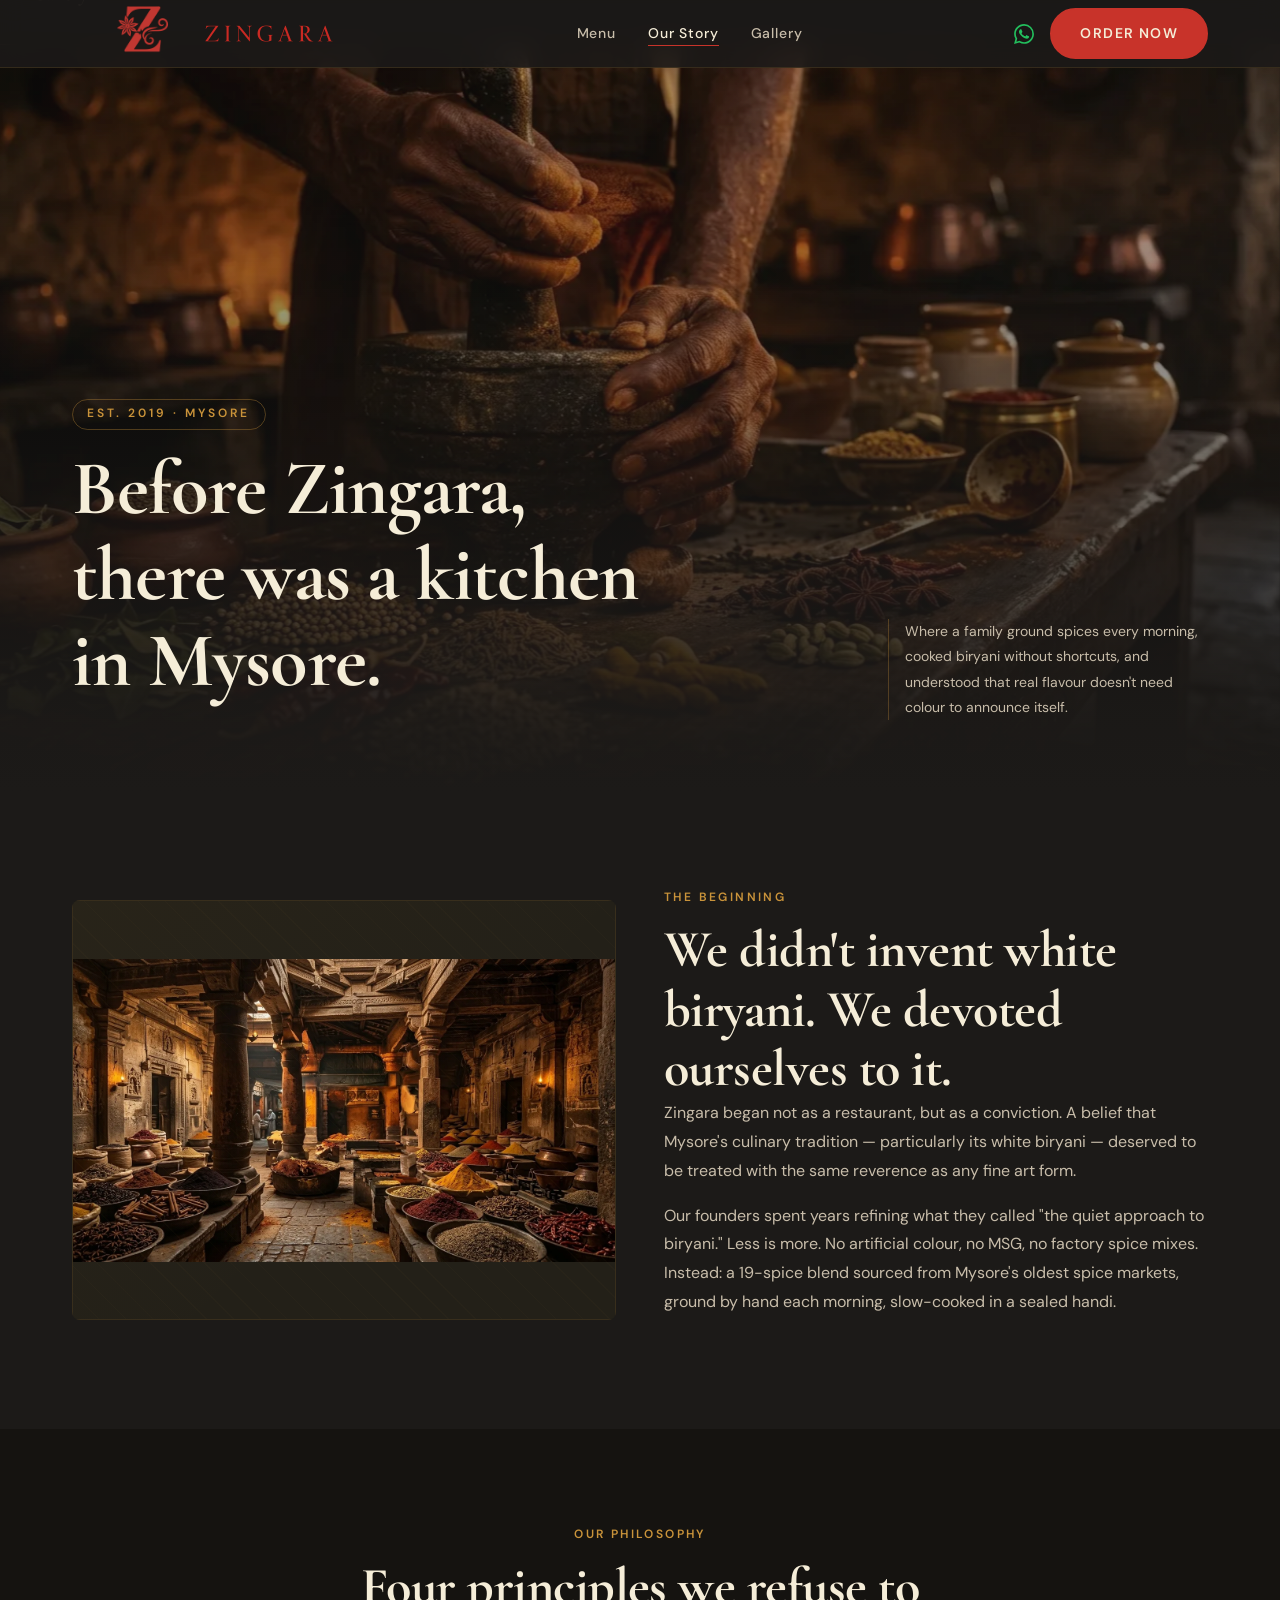
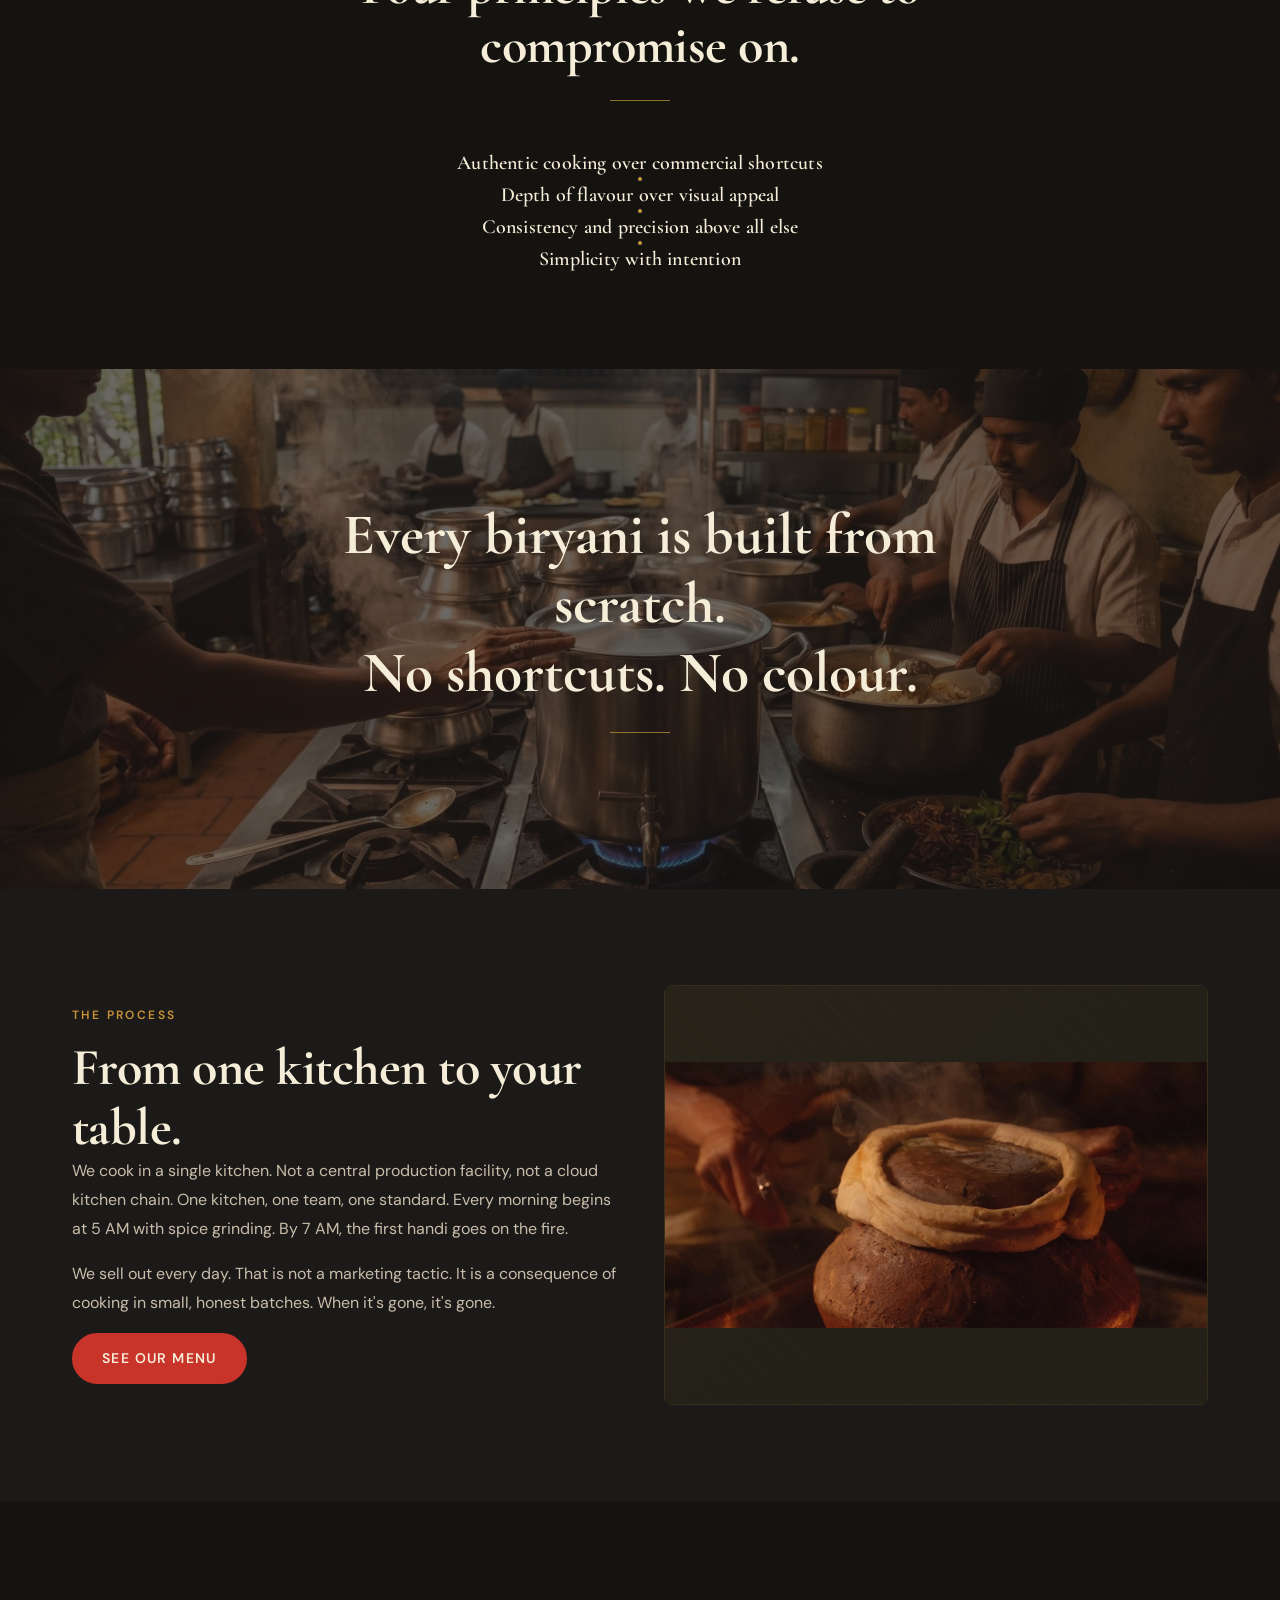
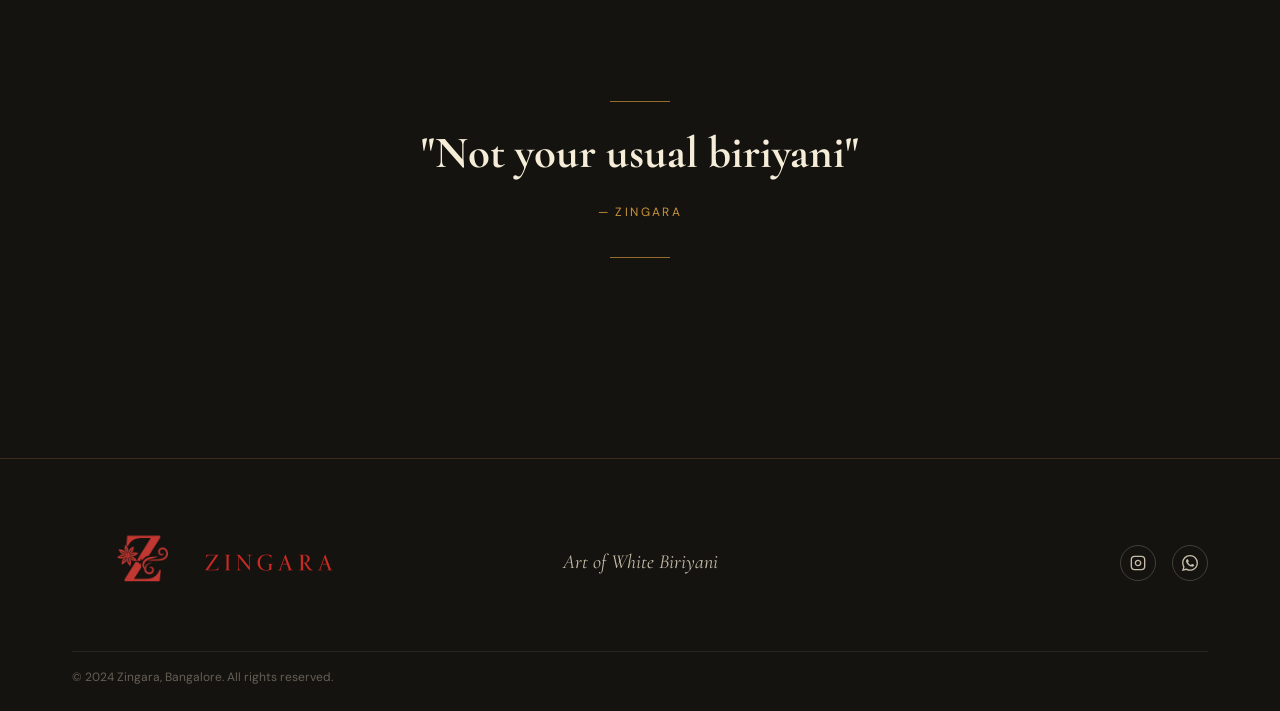
==== commit bedea98e: "Add deployment readiness items: favicons, meta tags, robots.txt, and sitemap" ====
--- a/about.html
+++ b/about.html
@@ -8,6 +8,25 @@
   <meta name="description"
     content="The story of Zingara — a kitchen in Mysore, a 19-spice blend, and the art of cooking without shortcuts." />
   <link rel="stylesheet" href="css/styles.css" />
+  
+  <link rel="icon" type="image/png" href="favicon.png" />
+  <link rel="apple-touch-icon" href="apple-touch-icon.png" />
+  <link rel="manifest" href="site.webmanifest" />
+  <link rel="canonical" href="https://zingarabiryani.in/about" />
+  
+  <!-- Open Graph / Facebook -->
+  <meta property="og:type" content="website" />
+  <meta property="og:url" content="https://zingarabiryani.in/about" />
+  <meta property="og:title" content="Our Story — Zingara | The Art of White Biryani" />
+  <meta property="og:description" content="Discover the history of Zingara. From a home kitchen in Mysore to the heart of Bangalore." />
+  <meta property="og:image" content="https://zingarabiryani.in/images/og-sharing.jpg" />
+
+  <!-- Twitter -->
+  <meta property="twitter:card" content="summary_large_image" />
+  <meta property="twitter:url" content="https://zingarabiryani.in/about" />
+  <meta property="twitter:title" content="Our Story — Zingara | The Art of White Biryani" />
+  <meta property="twitter:description" content="Discover the history of Zingara. From a home kitchen in Mysore to the heart of Bangalore." />
+  <meta property="twitter:image" content="https://zingarabiryani.in/images/og-sharing.jpg" />
   <style>
     /* ── F1: Left-aligned hero ── */
     .about-hero {
@@ -356,7 +375,7 @@
 
         <div style="flex: 1; display: flex; justify-content: flex-end;">
           <div class="footer__social">
-            <a href="https://instagram.com/zingara" target="_blank" rel="noopener" aria-label="Instagram">
+            <a href="https://instagram.com/zingara_biryani" target="_blank" rel="noopener" aria-label="Instagram">
               <svg width="16" height="16" viewBox="0 0 24 24" fill="none" stroke="currentColor" stroke-width="2">
                 <rect x="2" y="2" width="20" height="20" rx="5" ry="5" />
                 <path d="M16 11.37A4 4 0 1112.63 8 4 4 0 0116 11.37z" />
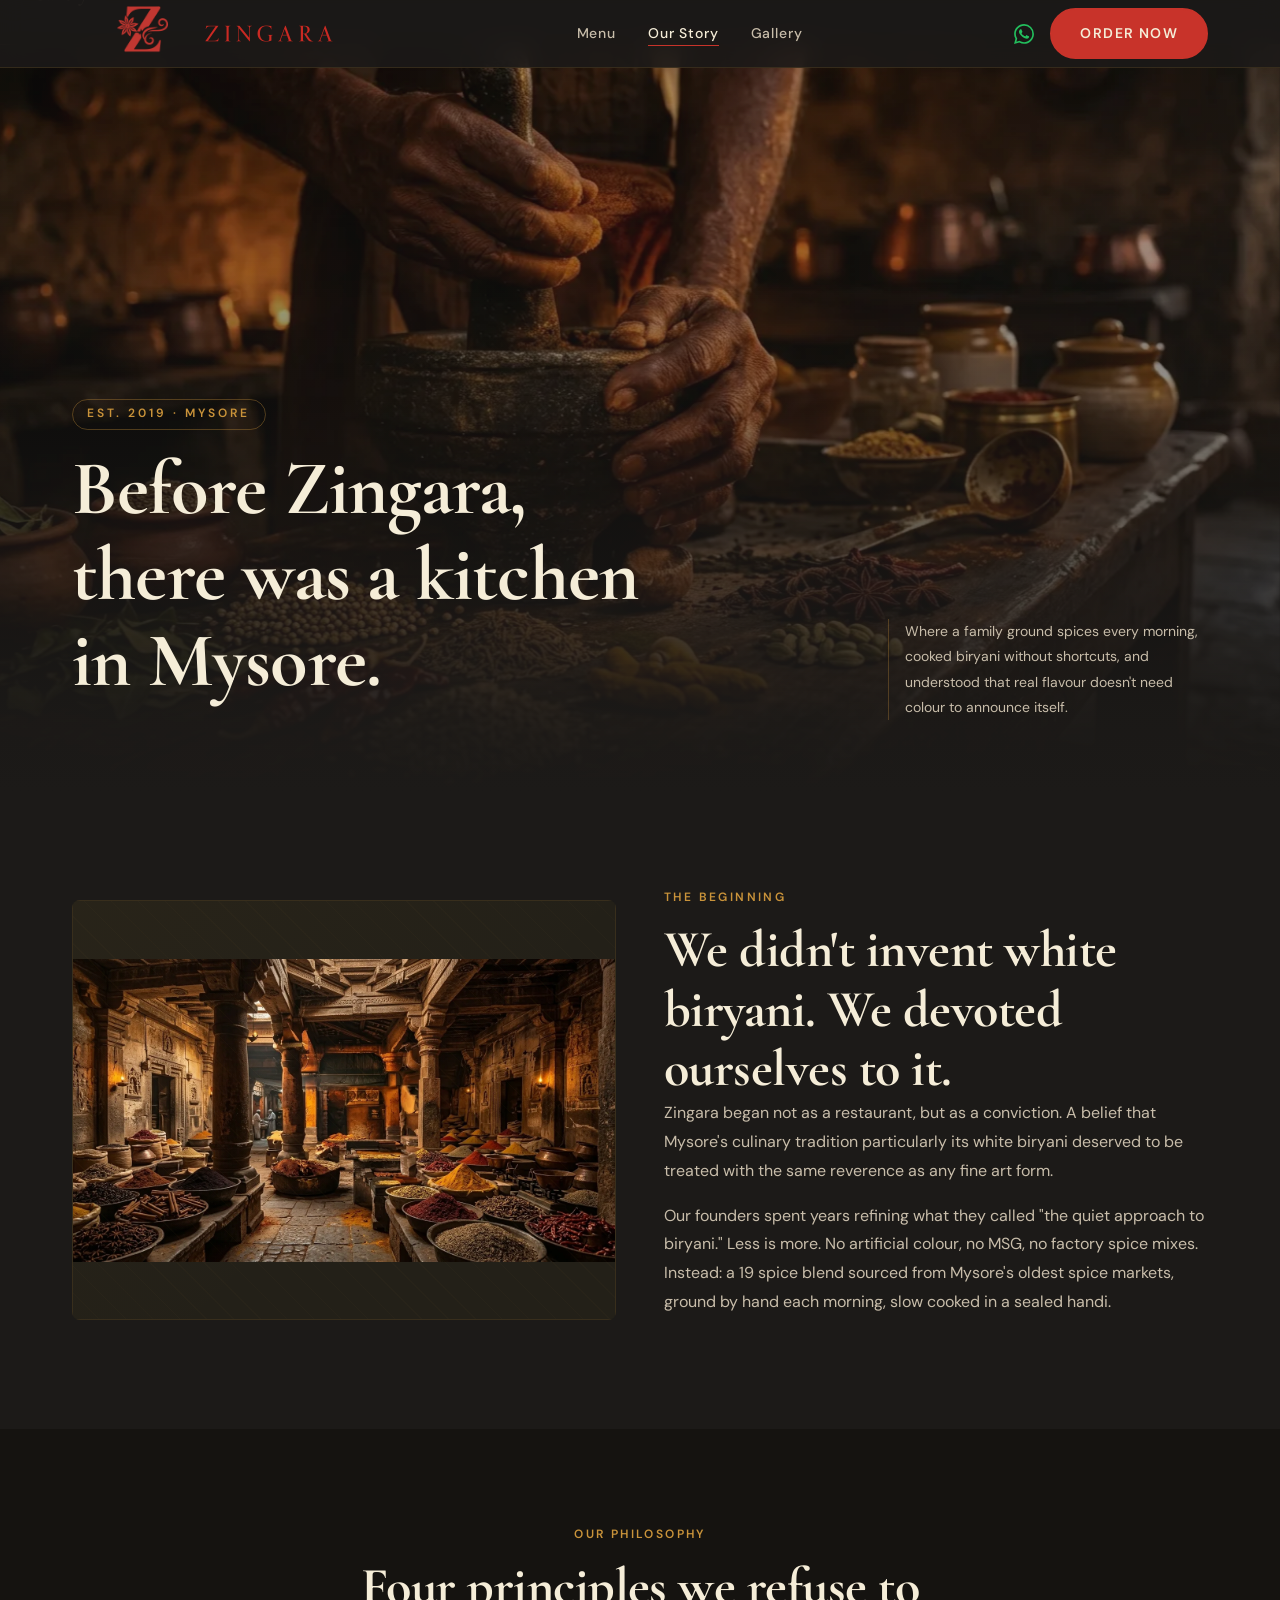
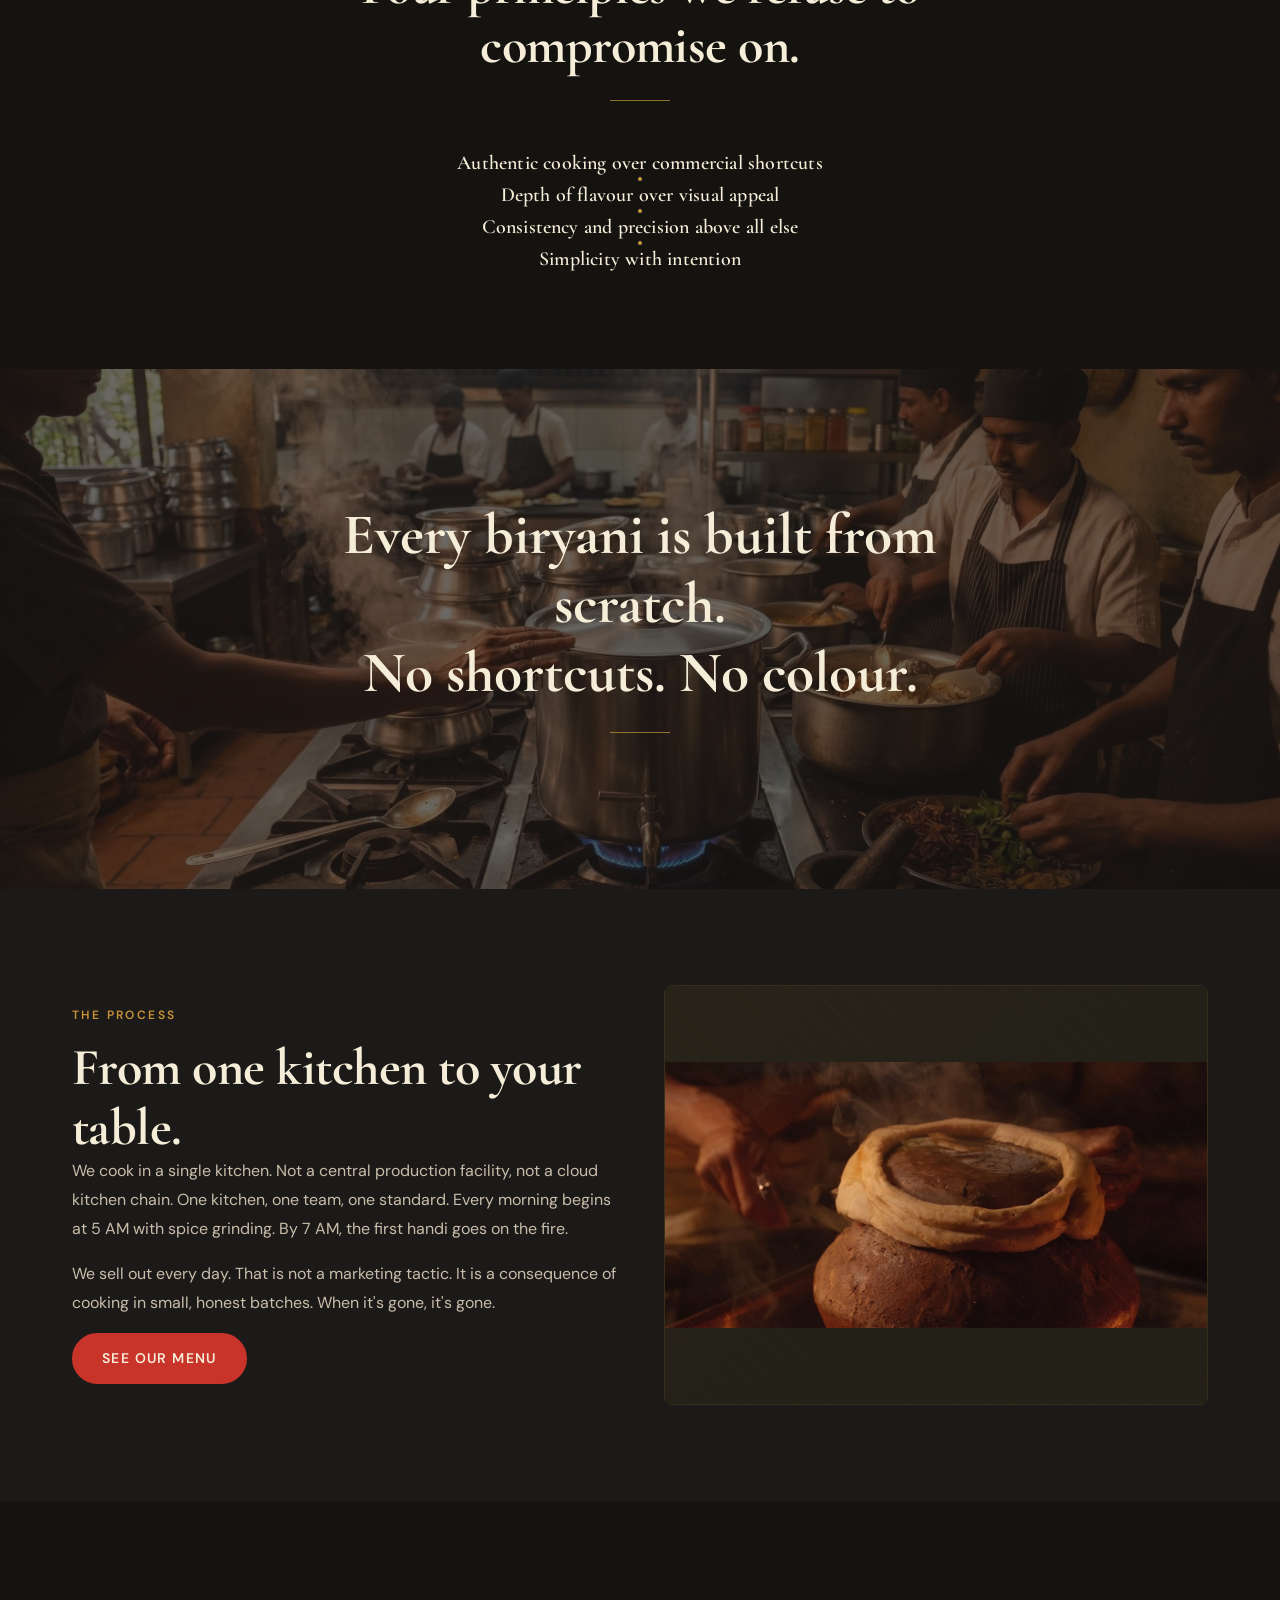
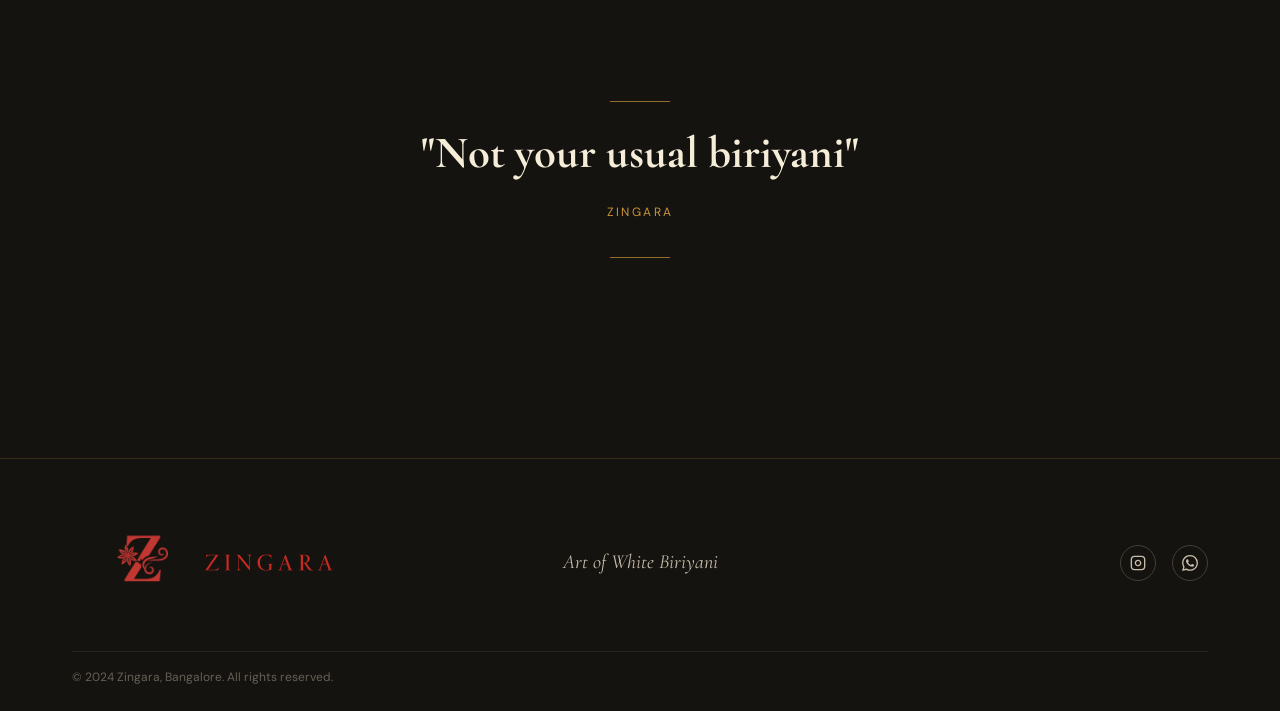
==== commit a9cf71a2: "Remove and replace hyphens and dashes across all HTML files for cleaner aesthetics" ====
--- a/about.html
+++ b/about.html
@@ -1,12 +1,12 @@
 <!DOCTYPE html>
-<html lang="en">
+<html lang="en" prefix="og: http://ogp.me/ns#">
 
 <head>
   <meta charset="UTF-8" />
   <meta name="viewport" content="width=device-width, initial-scale=1.0" />
-  <title>Our Story — Zingara | Before Zingara, There Was a Kitchen in Mysore</title>
+  <title>Our Story Zingara | Before Zingara, There Was a Kitchen in Mysore</title>
   <meta name="description"
-    content="The story of Zingara — a kitchen in Mysore, a 19-spice blend, and the art of cooking without shortcuts." />
+    content="The story of Zingara a kitchen in Mysore, a 19 spice blend, and the art of cooking without shortcuts." />
   <link rel="stylesheet" href="css/styles.css" />
   
   <link rel="icon" type="image/png" href="favicon.png" />
@@ -17,14 +17,14 @@
   <!-- Open Graph / Facebook -->
   <meta property="og:type" content="website" />
   <meta property="og:url" content="https://zingarabiryani.in/about" />
-  <meta property="og:title" content="Our Story — Zingara | The Art of White Biryani" />
+  <meta property="og:title" content="Our Story Zingara | The Art of White Biryani" />
   <meta property="og:description" content="Discover the history of Zingara. From a home kitchen in Mysore to the heart of Bangalore." />
-  <meta property="og:image" content="https://zingarabiryani.in/images/og-sharing.jpg" />
+  <meta property="og:image" content="https://zingarabiryani.in/images/og-sharing.jpg" /><meta property="og:image:width" content="1200" /><meta property="og:image:height" content="630" /><meta itemprop="image" content="https://zingarabiryani.in/images/og-sharing.jpg" />
 
   <!-- Twitter -->
   <meta property="twitter:card" content="summary_large_image" />
   <meta property="twitter:url" content="https://zingarabiryani.in/about" />
-  <meta property="twitter:title" content="Our Story — Zingara | The Art of White Biryani" />
+  <meta property="twitter:title" content="Our Story Zingara | The Art of White Biryani" />
   <meta property="twitter:description" content="Discover the history of Zingara. From a home kitchen in Mysore to the heart of Bangalore." />
   <meta property="twitter:image" content="https://zingarabiryani.in/images/og-sharing.jpg" />
   <style>
@@ -279,11 +279,11 @@
         <div class="about-split__text">
           <span class="label">The Beginning</span>
           <h2>We didn't invent white biryani. We devoted ourselves to it.</h2>
-          <p>Zingara began not as a restaurant, but as a conviction. A belief that Mysore's culinary tradition —
-            particularly its white biryani — deserved to be treated with the same reverence as any fine art form.</p>
+          <p>Zingara began not as a restaurant, but as a conviction. A belief that Mysore's culinary tradition
+            particularly its white biryani deserved to be treated with the same reverence as any fine art form.</p>
           <p>Our founders spent years refining what they called "the quiet approach to biryani." Less is more. No
-            artificial colour, no MSG, no factory spice mixes. Instead: a 19-spice blend sourced from Mysore's oldest
-            spice markets, ground by hand each morning, slow-cooked in a sealed handi.</p>
+            artificial colour, no MSG, no factory spice mixes. Instead: a 19 spice blend sourced from Mysore's oldest
+            spice markets, ground by hand each morning, slow cooked in a sealed handi.</p>
         </div>
       </div>
     </div>
@@ -352,7 +352,7 @@
       <div class="manifesto reveal">
         <div class="gold-line"></div>
         <p class="manifesto__text">"Not your usual biriyani"</p>
-        <span class="manifesto__attr">— Zingara</span>
+        <span class="manifesto__attr">Zingara</span>
         <div class="gold-line" style="margin-top:var(--sp-8);"></div>
       </div>
     </div>
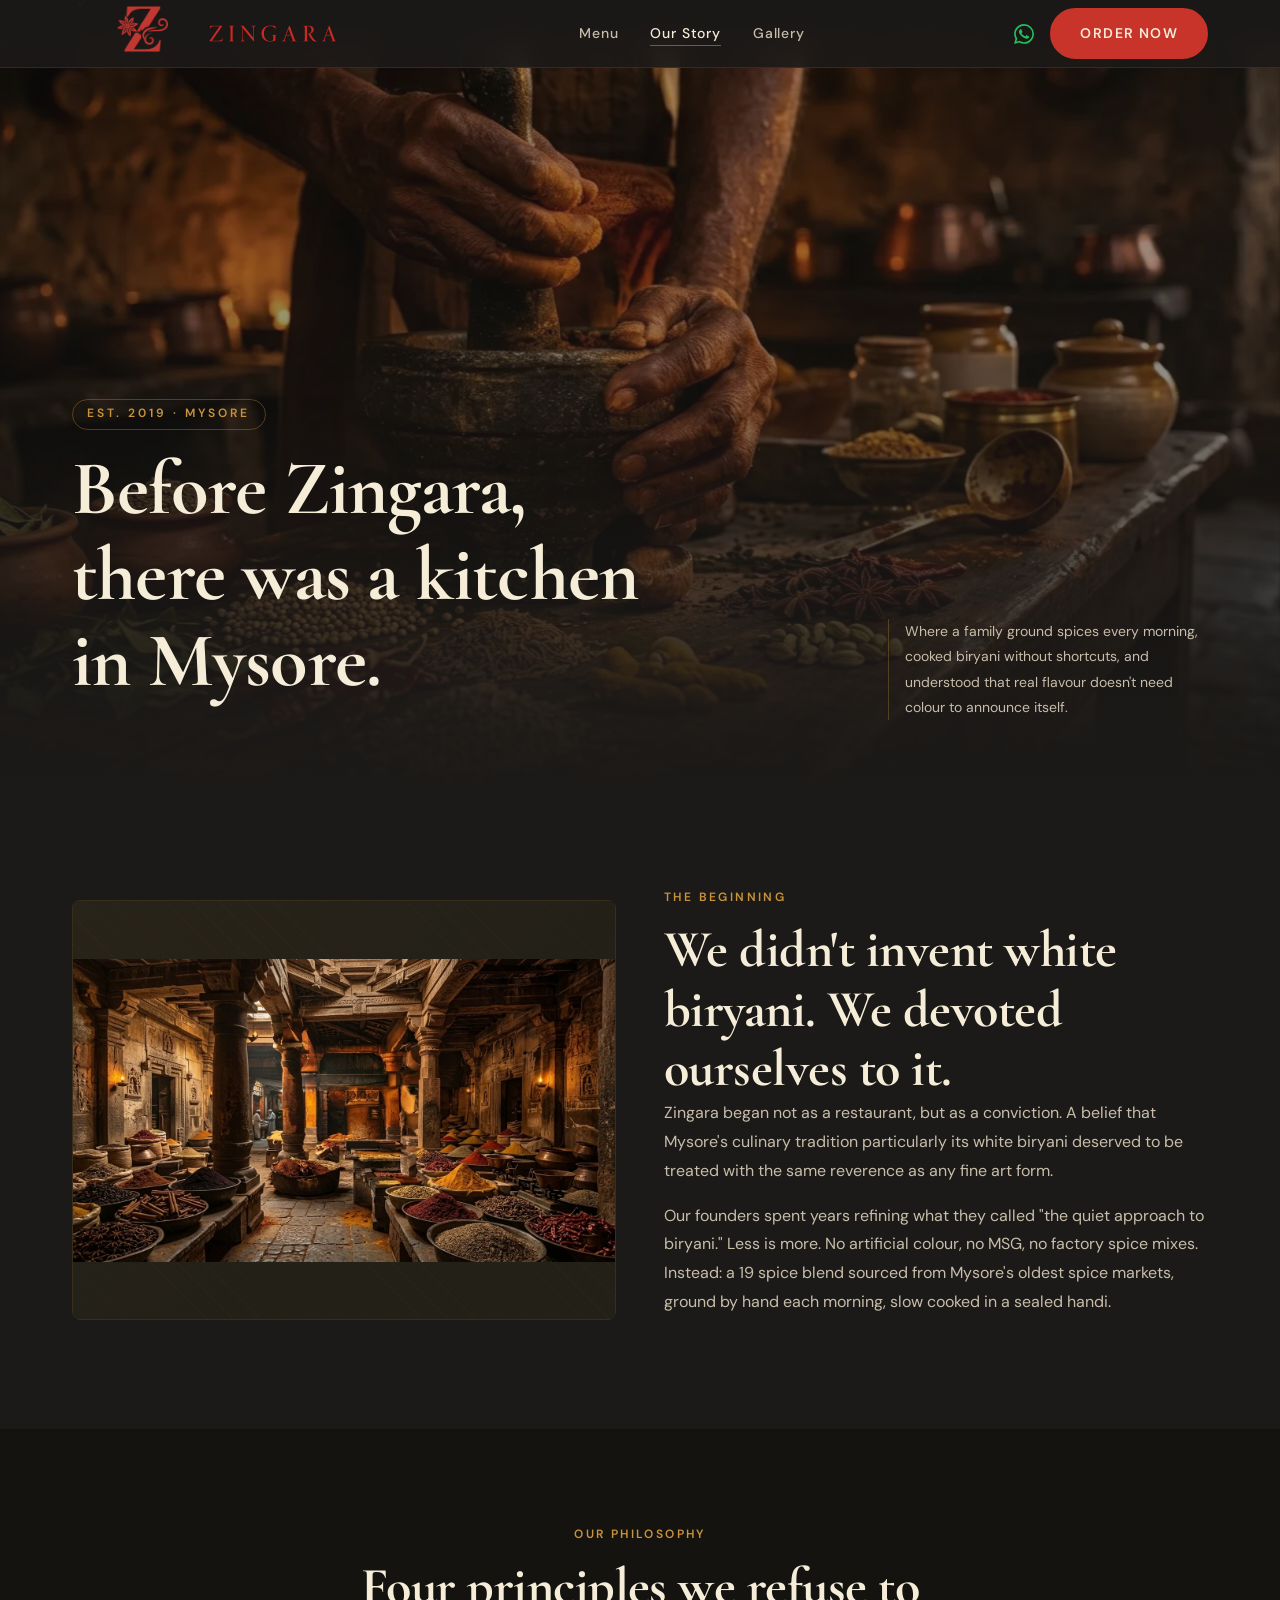
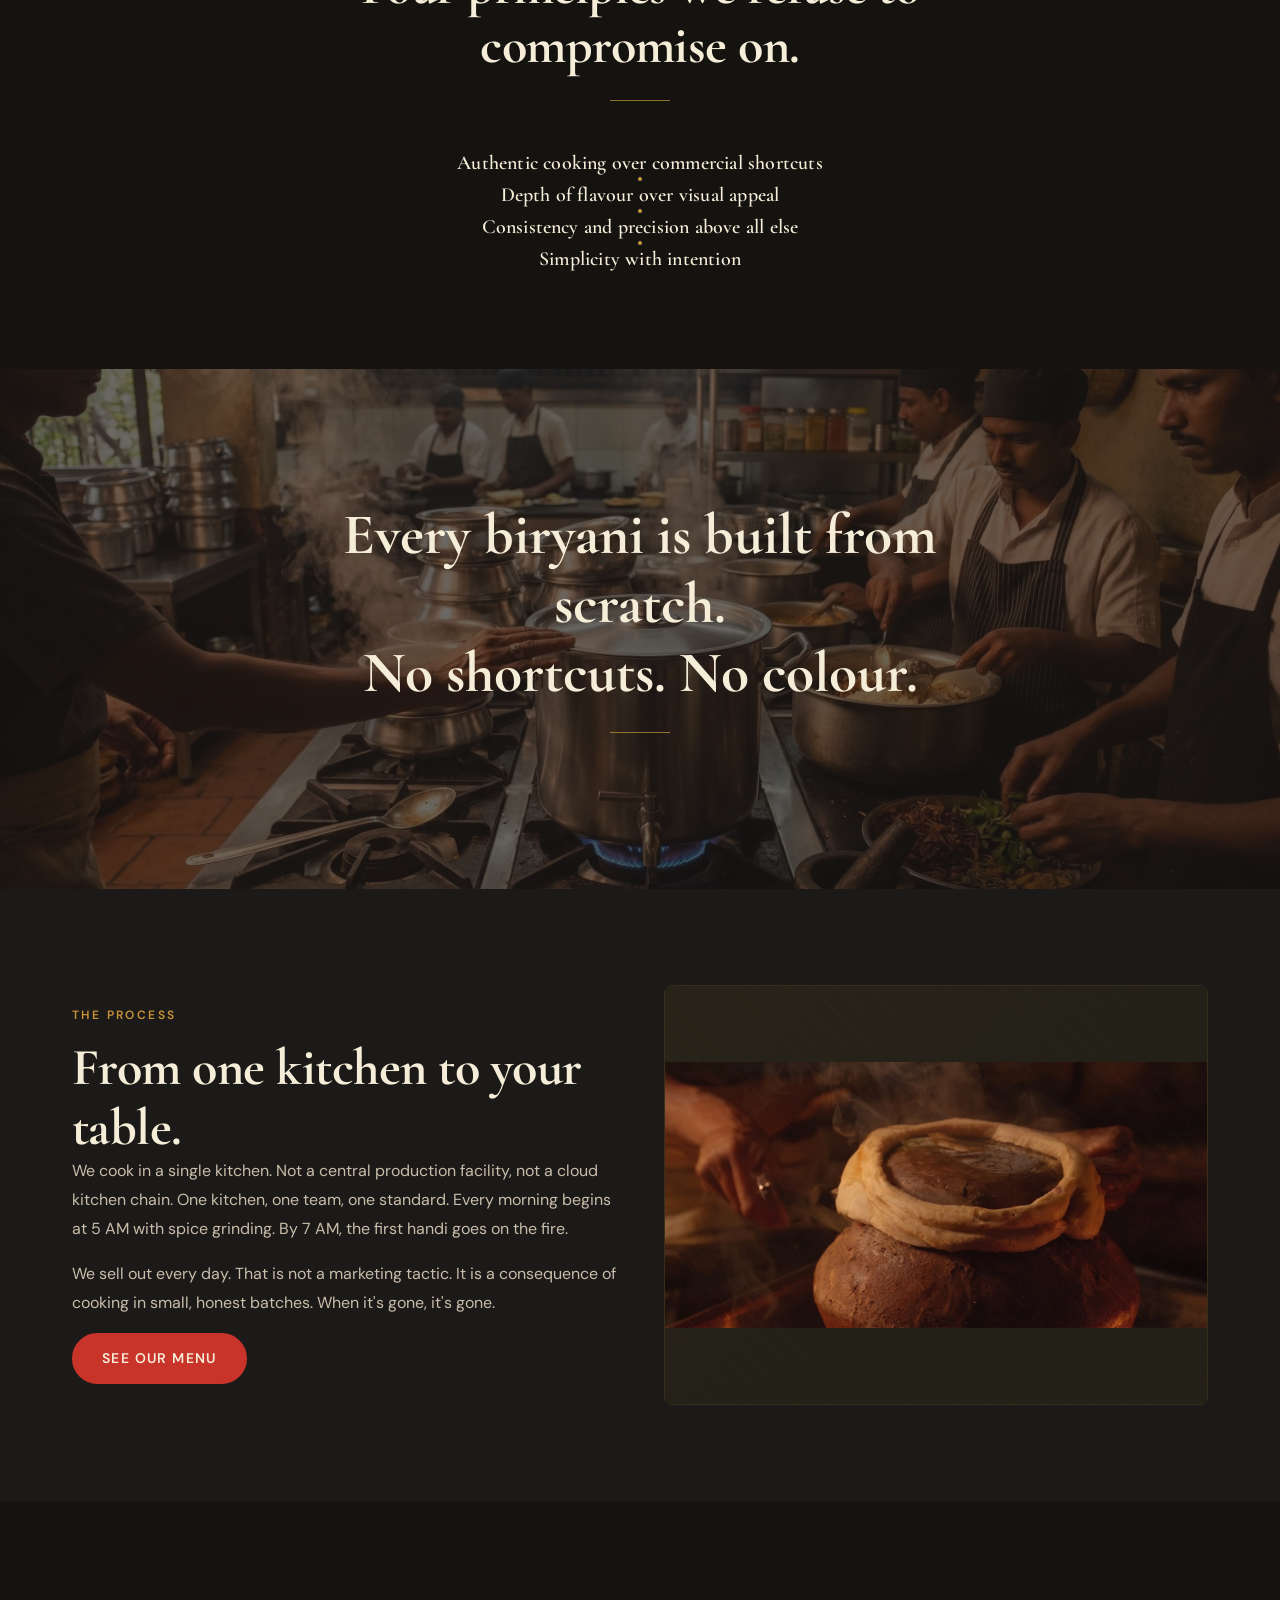
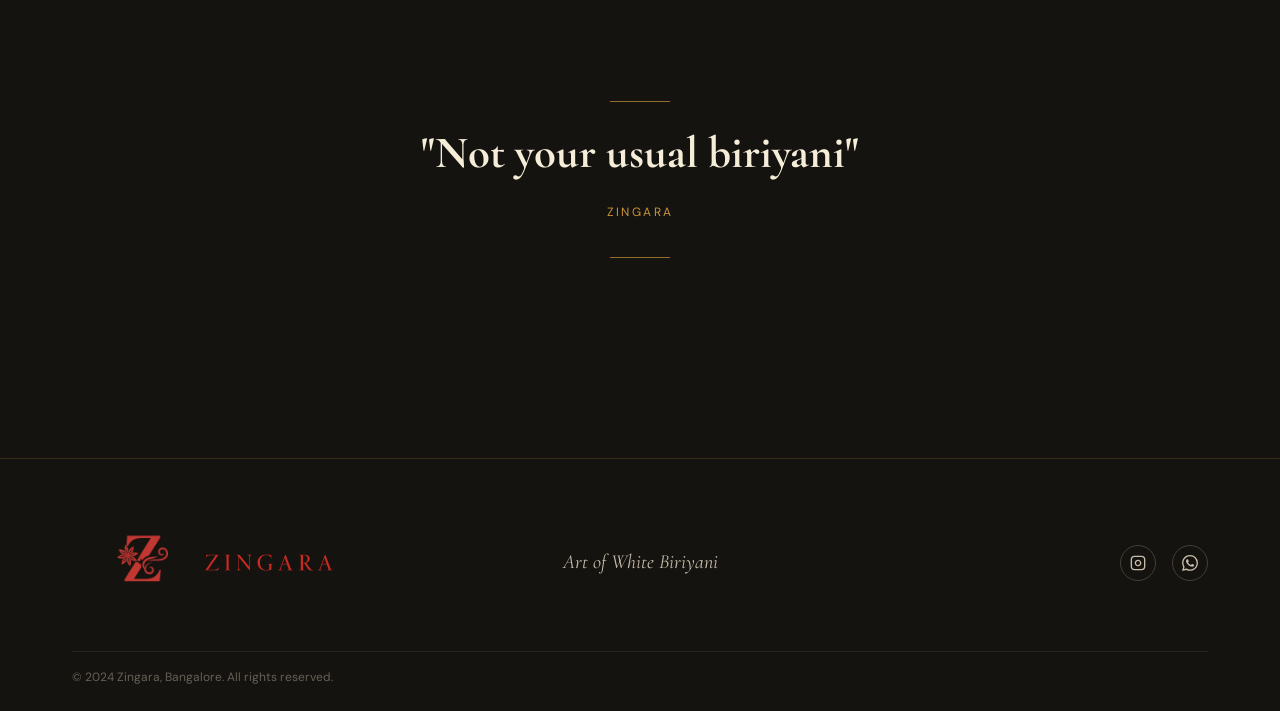
==== commit 1e207900: "Refine mobile header, footer, and icon strip layout" ====
--- a/about.html
+++ b/about.html
@@ -363,8 +363,8 @@
       <div
         style="display:flex; justify-content:space-between; align-items:center; margin-bottom:var(--sp-6); flex-wrap:wrap; gap:var(--sp-4);">
         <div style="flex: 1;">
-          <div style="display: flex; align-items: center; gap: 0;">
-            <img src="images/logo.webp" alt="" style="height: 5.5rem; width: auto;" />
+          <div class="footer__branding">
+            <img src="images/logo.webp" alt="Zingara Logo" class="footer__logo-icon" />
             <img src="images/Zingara.webp" alt="Zingara" class="footer__zingara-text-img" />
           </div>
         </div>
--- a/css/styles.css
+++ b/css/styles.css
@@ -425,11 +425,24 @@
   height: 8rem;
   width: auto;
   object-fit: contain;
-  margin-left: -2.5rem;
+  margin-left: -2.2rem; /* Slightly reduced overlap for cleaner 'g' intersection */
+  transition: all var(--transition);
 }
 
 .hero__zingara-text-img {
   height: 1em;
+  width: auto;
+  object-fit: contain;
+}
+
+.footer__branding {
+  display: flex;
+  align-items: center;
+  gap: 0;
+}
+
+.footer__logo-icon {
+  height: 5.5rem;
   width: auto;
   object-fit: contain;
 }
@@ -440,6 +453,7 @@
   object-fit: contain;
   margin-bottom: 0;
   margin-left: -2.5rem;
+  transition: all var(--transition);
 }
 
 .nav__logo-text span {
@@ -1564,12 +1578,36 @@
   }
 
   .icon-strip {
-    gap: var(--sp-8);
+    display: grid;
+    grid-template-columns: repeat(2, 1fr);
+    gap: var(--sp-10) var(--sp-4);
+    justify-items: center;
+    padding-block: var(--sp-12);
+  }
+
+  .icon-feature:last-child {
+    grid-column: span 2;
   }
 
   .footer__grid {
     grid-template-columns: 1fr;
     gap: var(--sp-8);
+  }
+
+  .footer__branding {
+    flex-direction: column;
+    align-items: center;
+    text-align: center;
+  }
+
+  .footer__zingara-text-img {
+    margin-left: 0;
+    margin-top: -2.8rem; /* Pulling name closer to logo in the stacked layout */
+    height: 7rem;
+  }
+
+  .footer__logo-icon {
+    height: 5rem;
   }
 
   .footer__bottom {
@@ -1627,6 +1665,20 @@
 
   h2 {
     font-size: var(--fs-2xl);
+  }
+
+  /* Header Logo positioning refinements */
+  .nav__inner {
+    padding-inline: var(--sp-4);
+  }
+
+  .nav__logo-icon {
+    height: 4.8rem;
+  }
+
+  .nav__zingara-text-img {
+    height: 7rem;
+    margin-left: -2.4rem; /* Reduced gap / increased overlap for tighter header look */
   }
 }
 
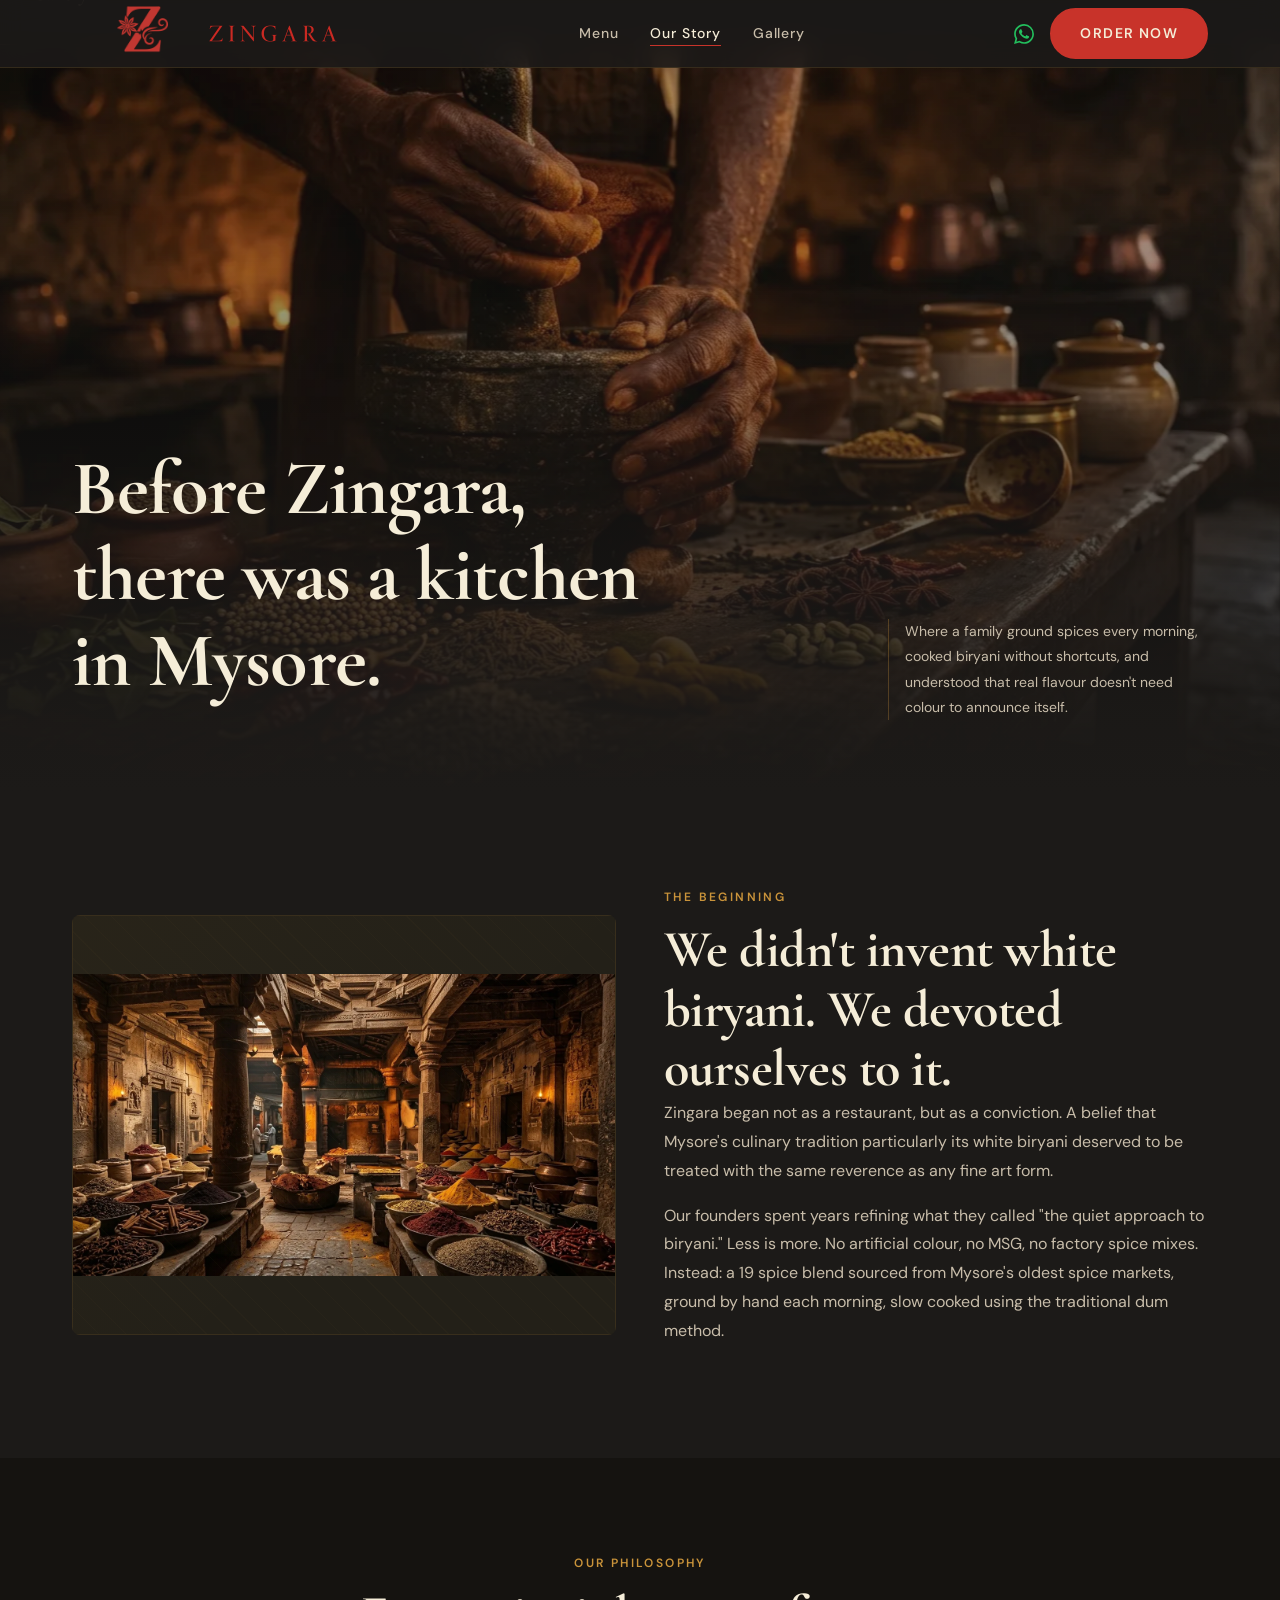
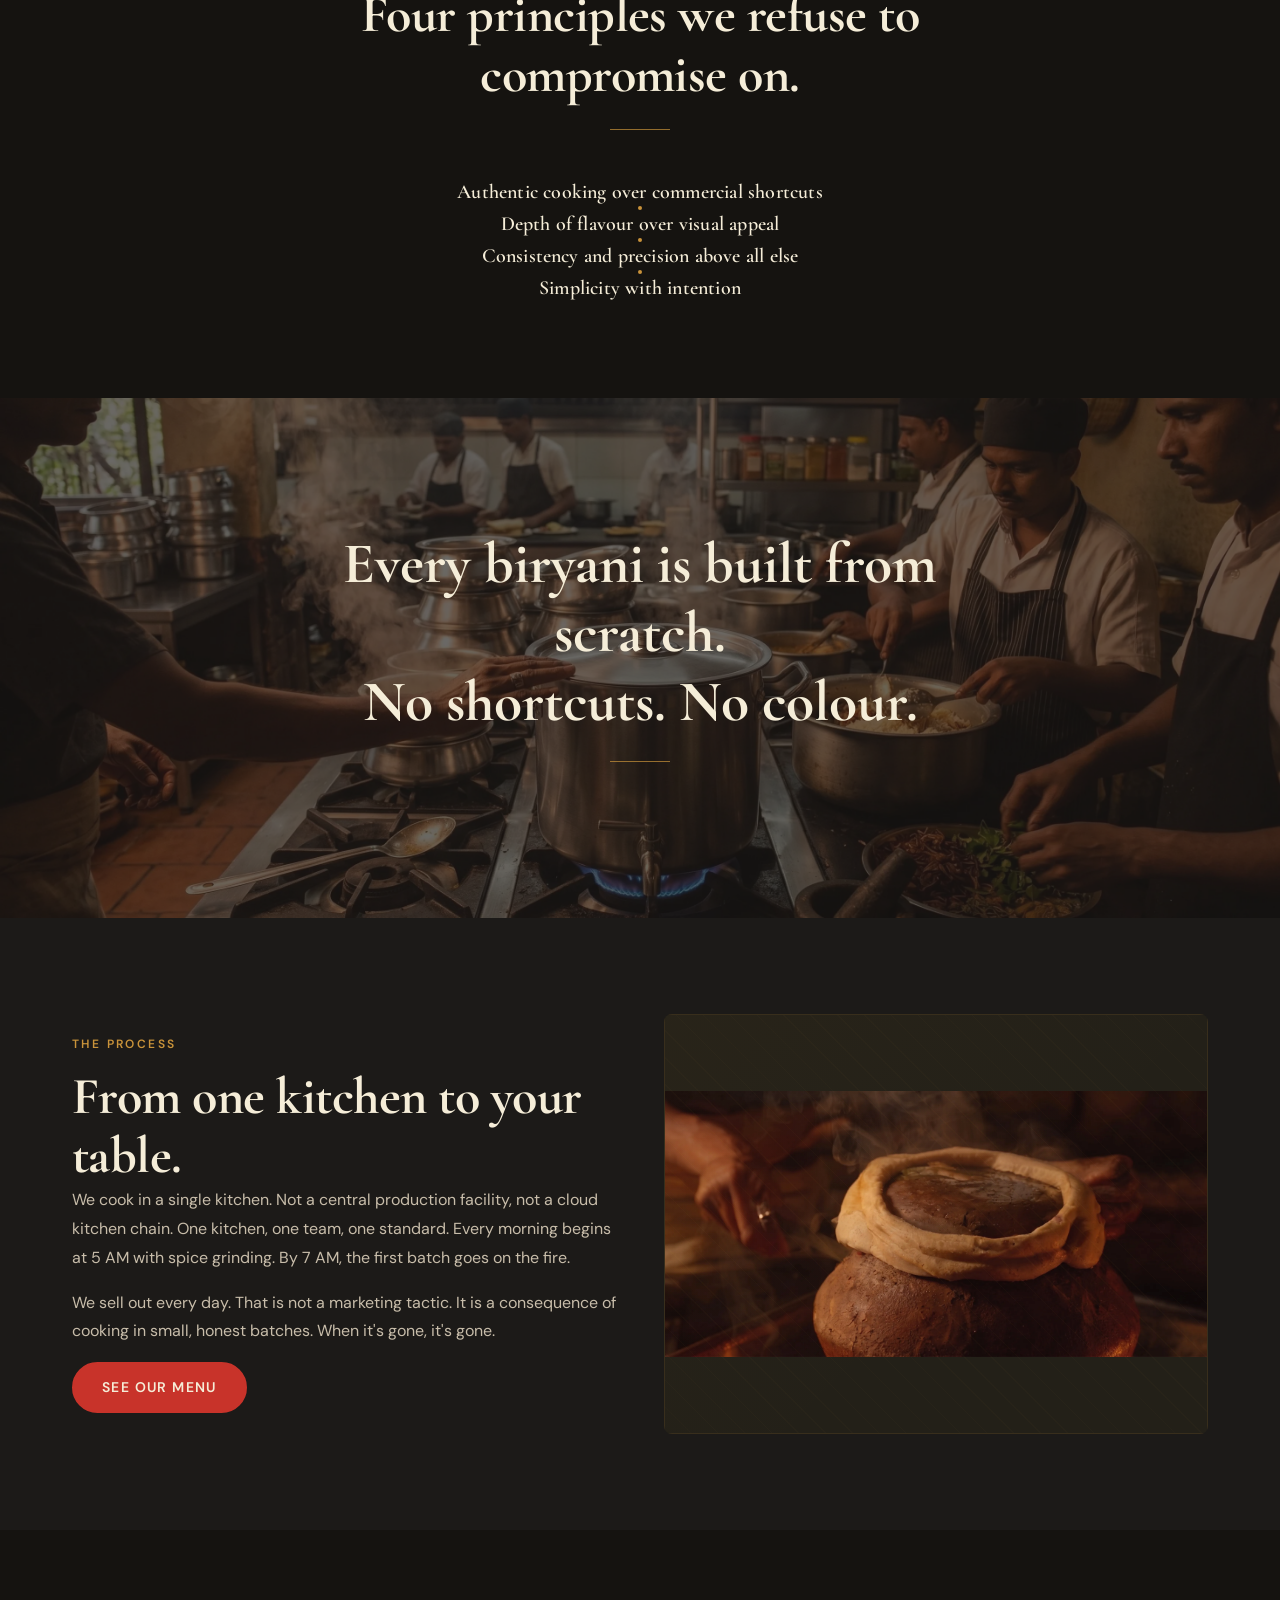
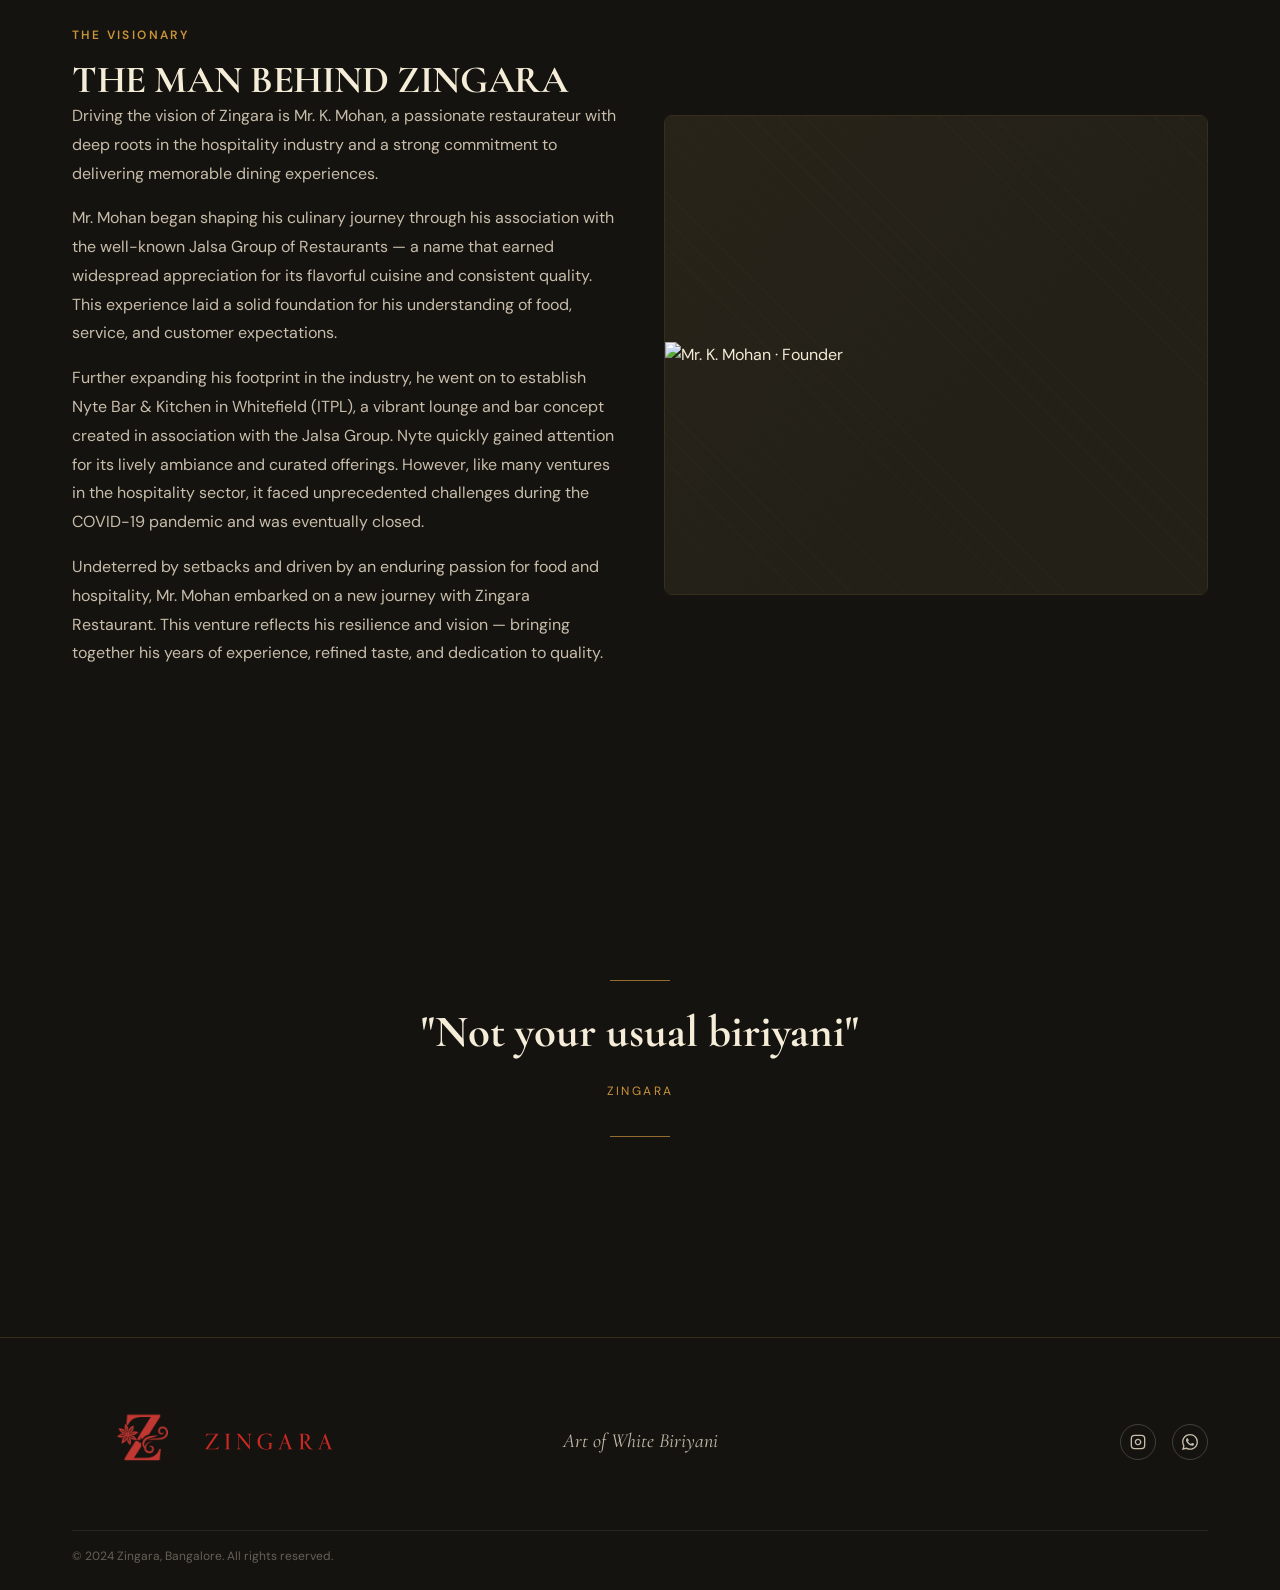
==== commit d566d7bf: "Update terminology to Dum Cooking, add founder section, and refresh delivery links" ====
--- a/about.html
+++ b/about.html
@@ -257,7 +257,6 @@
     <div class="about-hero__overlay"></div>
     <div class="about-hero__content">
       <div class="about-hero__left">
-        <span class="hero__eyebrow">Est. 2019 · Mysore</span>
         <h1>Before Zingara,<br>there was a kitchen<br>in Mysore.</h1>
       </div>
       <div class="about-hero__right">
@@ -283,7 +282,7 @@
             particularly its white biryani deserved to be treated with the same reverence as any fine art form.</p>
           <p>Our founders spent years refining what they called "the quiet approach to biryani." Less is more. No
             artificial colour, no MSG, no factory spice mixes. Instead: a 19 spice blend sourced from Mysore's oldest
-            spice markets, ground by hand each morning, slow cooked in a sealed handi.</p>
+            spice markets, ground by hand each morning, slow cooked using the traditional dum method.</p>
         </div>
       </div>
     </div>
@@ -330,7 +329,7 @@
           <span class="label">The Process</span>
           <h2>From one kitchen to your table.</h2>
           <p>We cook in a single kitchen. Not a central production facility, not a cloud kitchen chain. One kitchen, one
-            team, one standard. Every morning begins at 5 AM with spice grinding. By 7 AM, the first handi goes on the
+            team, one standard. Every morning begins at 5 AM with spice grinding. By 7 AM, the first batch goes on the
             fire.</p>
           <p>We sell out every day. That is not a marketing tactic. It is a consequence of cooking in small, honest
             batches. When it's gone, it's gone.</p>
@@ -339,8 +338,29 @@
         </div>
         <div class="about-split__img">
           <div class="img-placeholder" style="min-height:420px; overflow:hidden;">
-            <img src="images/a4.webp" alt="The Handi · Bangalore" style="width:100%; height:100%; object-fit:cover;" />
+            <img src="images/a4.webp" alt="Dum Cooking · Bangalore" style="width:100%; height:100%; object-fit:cover;" />
           </div>
+        </div>
+      </div>
+    </div>
+  </section>
+
+  <!-- FOUNDER SECTION -->
+  <section class="section section--dark">
+    <div class="container">
+      <div class="about-split reveal">
+        <div class="about-split__img" style="order: 2;">
+          <div class="img-placeholder" style="min-height:480px; overflow:hidden;">
+            <img src="images/founder.jpg" alt="Mr. K. Mohan · Founder" style="width:100%; height:100%; object-fit:cover;" />
+          </div>
+        </div>
+        <div class="about-split__text" style="order: 1;">
+          <span class="label">The Visionary</span>
+          <h2 style="font-size: clamp(1.8rem, 4vw, 2.4rem);">THE MAN BEHIND ZINGARA</h2>
+          <p>Driving the vision of Zingara is Mr. K. Mohan, a passionate restaurateur with deep roots in the hospitality industry and a strong commitment to delivering memorable dining experiences.</p>
+          <p>Mr. Mohan began shaping his culinary journey through his association with the well-known Jalsa Group of Restaurants — a name that earned widespread appreciation for its flavorful cuisine and consistent quality. This experience laid a solid foundation for his understanding of food, service, and customer expectations.</p>
+          <p>Further expanding his footprint in the industry, he went on to establish Nyte Bar & Kitchen in Whitefield (ITPL), a vibrant lounge and bar concept created in association with the Jalsa Group. Nyte quickly gained attention for its lively ambiance and curated offerings. However, like many ventures in the hospitality sector, it faced unprecedented challenges during the COVID-19 pandemic and was eventually closed.</p>
+          <p>Undeterred by setbacks and driven by an enduring passion for food and hospitality, Mr. Mohan embarked on a new journey with Zingara Restaurant. This venture reflects his resilience and vision — bringing together his years of experience, refined taste, and dedication to quality.</p>
         </div>
       </div>
     </div>
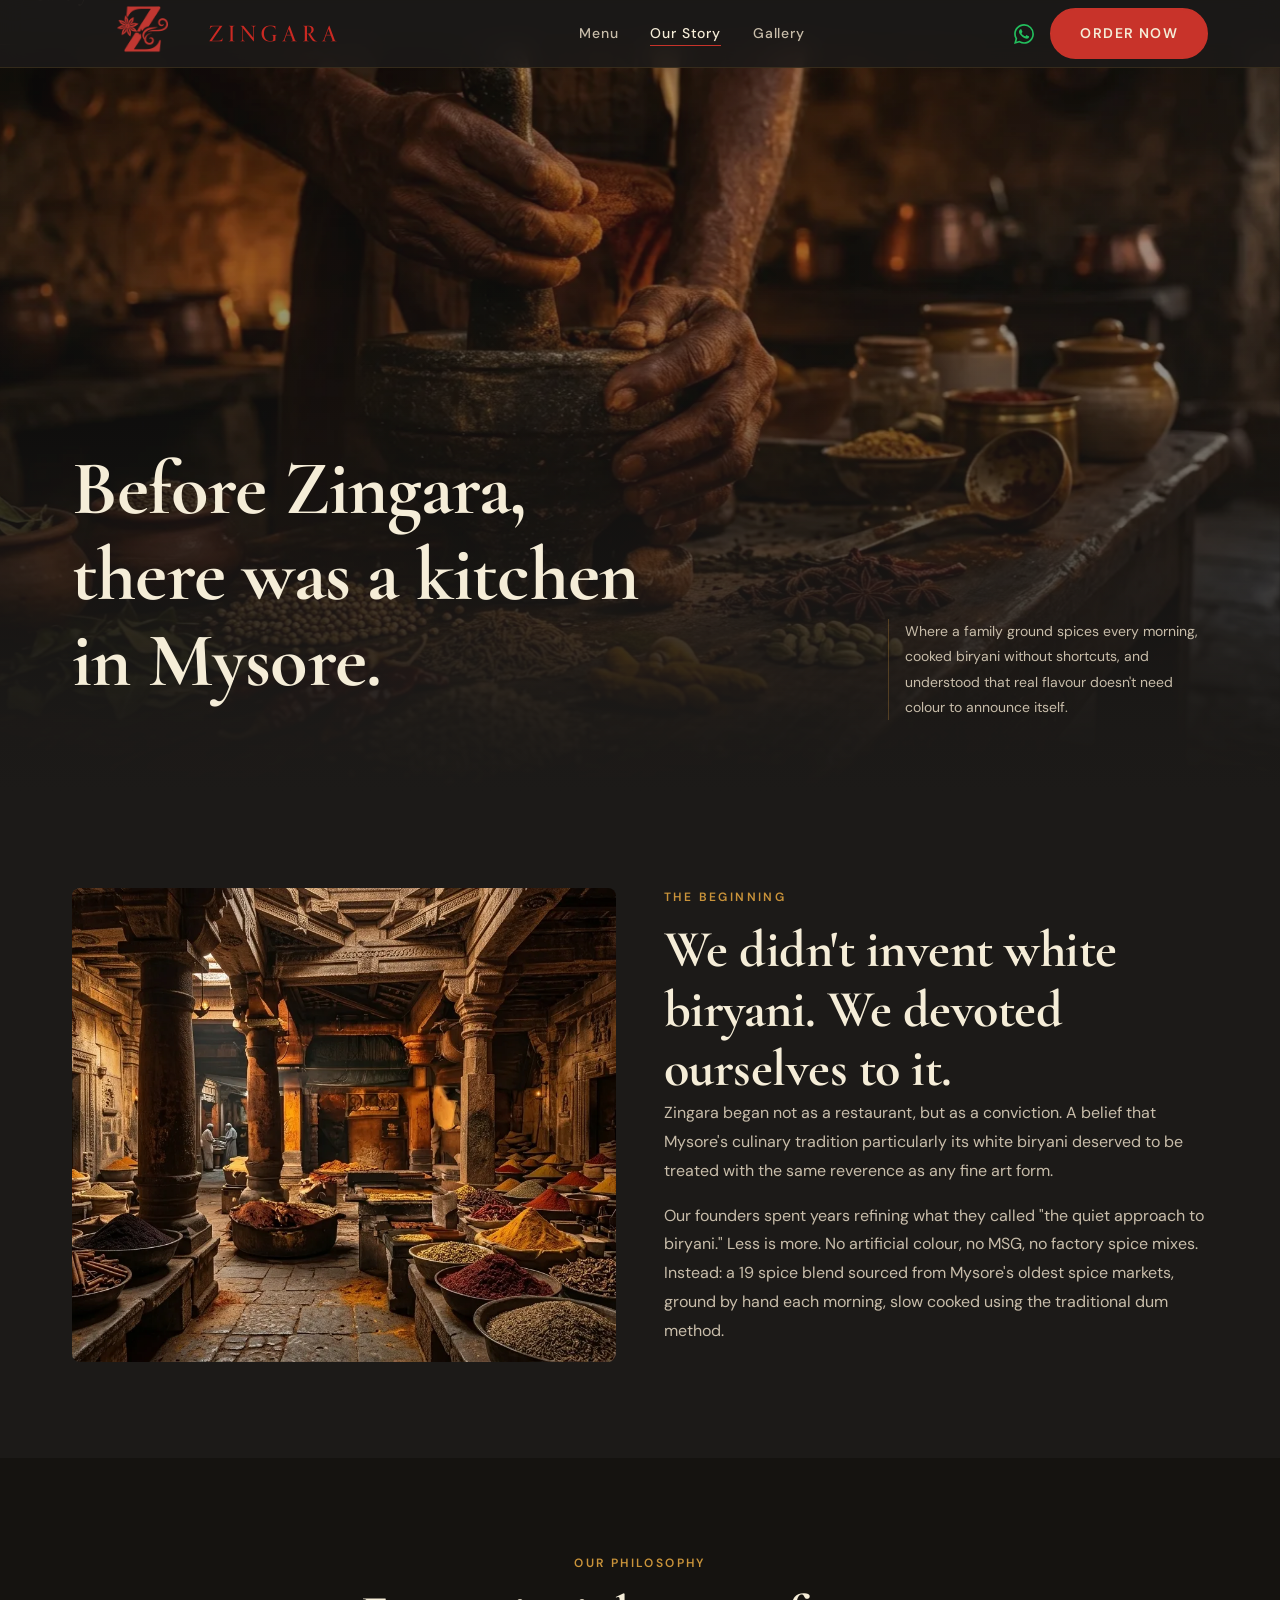
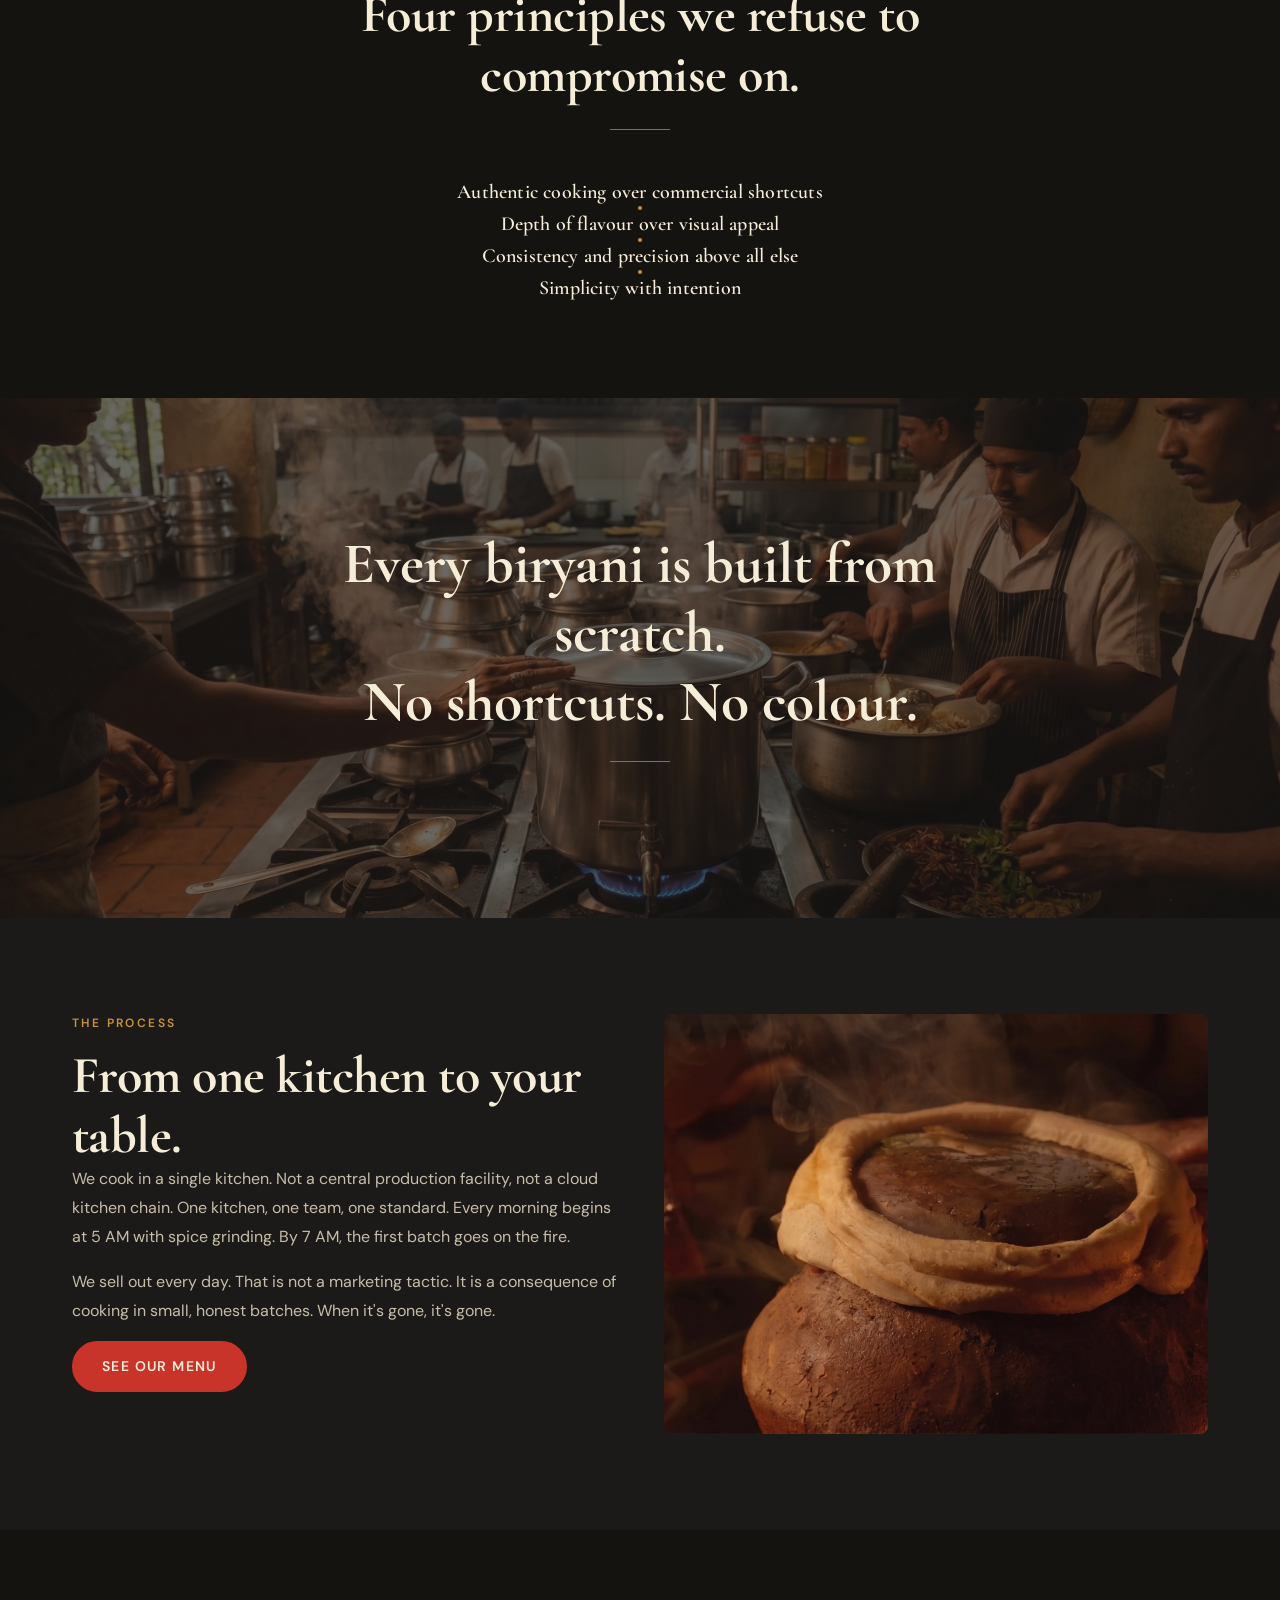
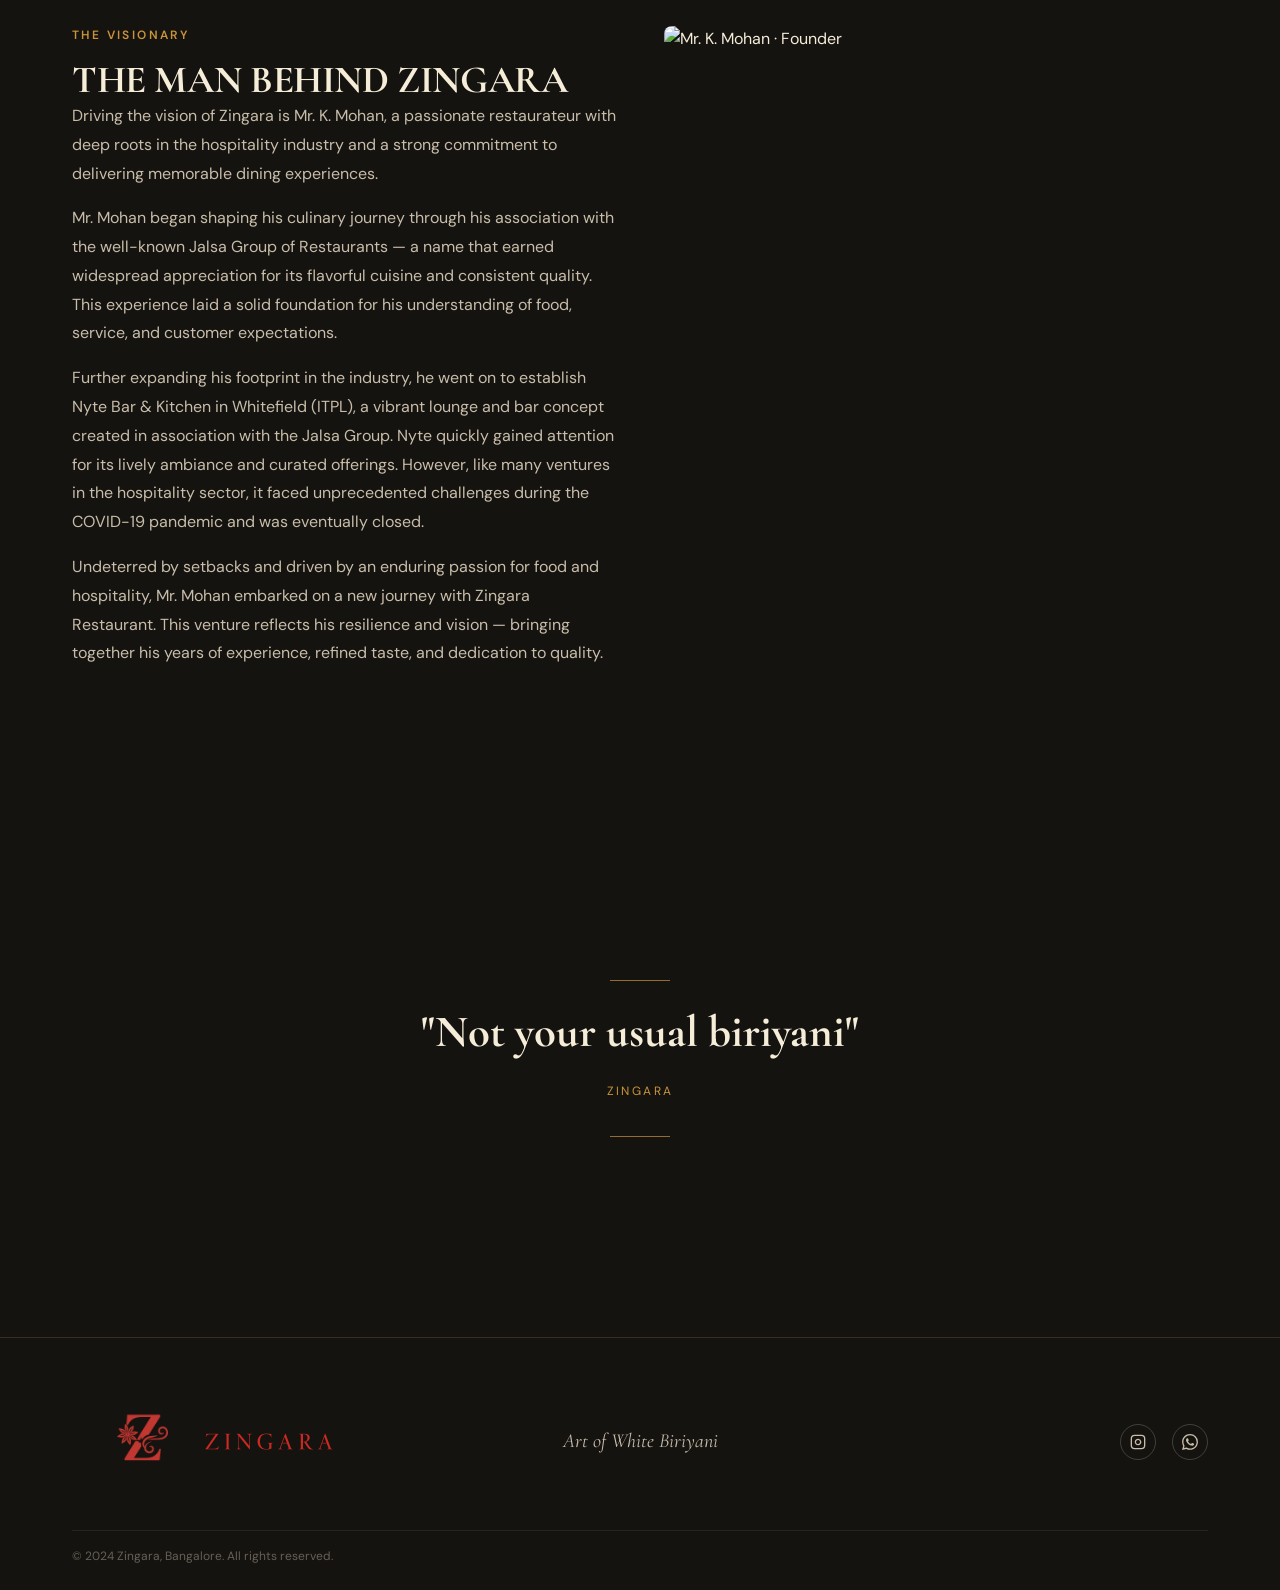
==== commit b8ffef2d: "Fix image layouts on About page and WhatsApp icon visibility on Order page" ====
--- a/about.html
+++ b/about.html
@@ -8,24 +8,29 @@
   <meta name="description"
     content="The story of Zingara a kitchen in Mysore, a 19 spice blend, and the art of cooking without shortcuts." />
   <link rel="stylesheet" href="css/styles.css" />
-  
+
   <link rel="icon" type="image/png" href="favicon.png" />
   <link rel="apple-touch-icon" href="apple-touch-icon.png" />
   <link rel="manifest" href="site.webmanifest" />
   <link rel="canonical" href="https://zingarabiryani.in/about" />
-  
+
   <!-- Open Graph / Facebook -->
   <meta property="og:type" content="website" />
   <meta property="og:url" content="https://zingarabiryani.in/about" />
   <meta property="og:title" content="Our Story Zingara | The Art of White Biryani" />
-  <meta property="og:description" content="Discover the history of Zingara. From a home kitchen in Mysore to the heart of Bangalore." />
-  <meta property="og:image" content="https://zingarabiryani.in/images/og-sharing.jpg" /><meta property="og:image:width" content="1200" /><meta property="og:image:height" content="630" /><meta itemprop="image" content="https://zingarabiryani.in/images/og-sharing.jpg" />
+  <meta property="og:description"
+    content="Discover the history of Zingara. From a home kitchen in Mysore to the heart of Bangalore." />
+  <meta property="og:image" content="https://zingarabiryani.in/images/og-sharing.jpg" />
+  <meta property="og:image:width" content="1200" />
+  <meta property="og:image:height" content="630" />
+  <meta itemprop="image" content="https://zingarabiryani.in/images/og-sharing.jpg" />
 
   <!-- Twitter -->
   <meta property="twitter:card" content="summary_large_image" />
   <meta property="twitter:url" content="https://zingarabiryani.in/about" />
   <meta property="twitter:title" content="Our Story Zingara | The Art of White Biryani" />
-  <meta property="twitter:description" content="Discover the history of Zingara. From a home kitchen in Mysore to the heart of Bangalore." />
+  <meta property="twitter:description"
+    content="Discover the history of Zingara. From a home kitchen in Mysore to the heart of Bangalore." />
   <meta property="twitter:image" content="https://zingarabiryani.in/images/og-sharing.jpg" />
   <style>
     /* ── F1: Left-aligned hero ── */
@@ -171,7 +176,7 @@
       display: grid;
       grid-template-columns: 1fr 1fr;
       gap: var(--sp-12);
-      align-items: center;
+      align-items: stretch;
     }
 
     .about-split__img {
@@ -271,9 +276,7 @@
     <div class="container">
       <div class="about-split reveal">
         <div class="about-split__img">
-          <div class="img-placeholder" style="min-height:420px; overflow:hidden;">
-            <img src="images/a2.webp" alt="Kitchen · Mysore" style="width:100%; height:100%; object-fit:cover;" />
-          </div>
+          <img src="images/a2.webp" alt="Kitchen · Mysore" style="width:100%; height:100%; object-fit:cover;" />
         </div>
         <div class="about-split__text">
           <span class="label">The Beginning</span>
@@ -337,9 +340,8 @@
             Menu</a>
         </div>
         <div class="about-split__img">
-          <div class="img-placeholder" style="min-height:420px; overflow:hidden;">
-            <img src="images/a4.webp" alt="Dum Cooking · Bangalore" style="width:100%; height:100%; object-fit:cover;" />
-          </div>
+          <img src="images/a4.webp" alt="Dum Cooking · Bangalore"
+            style="width:100%; height:100%; object-fit:cover;" />
         </div>
       </div>
     </div>
@@ -350,17 +352,25 @@
     <div class="container">
       <div class="about-split reveal">
         <div class="about-split__img" style="order: 2;">
-          <div class="img-placeholder" style="min-height:480px; overflow:hidden;">
-            <img src="images/founder.jpg" alt="Mr. K. Mohan · Founder" style="width:100%; height:100%; object-fit:cover;" />
-          </div>
+          <img src="images/founder.jpg" alt="Mr. K. Mohan · Founder"
+            style="width:100%; height:100%; object-fit:cover;" />
         </div>
         <div class="about-split__text" style="order: 1;">
           <span class="label">The Visionary</span>
           <h2 style="font-size: clamp(1.8rem, 4vw, 2.4rem);">THE MAN BEHIND ZINGARA</h2>
-          <p>Driving the vision of Zingara is Mr. K. Mohan, a passionate restaurateur with deep roots in the hospitality industry and a strong commitment to delivering memorable dining experiences.</p>
-          <p>Mr. Mohan began shaping his culinary journey through his association with the well-known Jalsa Group of Restaurants — a name that earned widespread appreciation for its flavorful cuisine and consistent quality. This experience laid a solid foundation for his understanding of food, service, and customer expectations.</p>
-          <p>Further expanding his footprint in the industry, he went on to establish Nyte Bar & Kitchen in Whitefield (ITPL), a vibrant lounge and bar concept created in association with the Jalsa Group. Nyte quickly gained attention for its lively ambiance and curated offerings. However, like many ventures in the hospitality sector, it faced unprecedented challenges during the COVID-19 pandemic and was eventually closed.</p>
-          <p>Undeterred by setbacks and driven by an enduring passion for food and hospitality, Mr. Mohan embarked on a new journey with Zingara Restaurant. This venture reflects his resilience and vision — bringing together his years of experience, refined taste, and dedication to quality.</p>
+          <p>Driving the vision of Zingara is Mr. K. Mohan, a passionate restaurateur with deep roots in the hospitality
+            industry and a strong commitment to delivering memorable dining experiences.</p>
+          <p>Mr. Mohan began shaping his culinary journey through his association with the well-known Jalsa Group of
+            Restaurants — a name that earned widespread appreciation for its flavorful cuisine and consistent quality.
+            This experience laid a solid foundation for his understanding of food, service, and customer expectations.
+          </p>
+          <p>Further expanding his footprint in the industry, he went on to establish Nyte Bar & Kitchen in Whitefield
+            (ITPL), a vibrant lounge and bar concept created in association with the Jalsa Group. Nyte quickly gained
+            attention for its lively ambiance and curated offerings. However, like many ventures in the hospitality
+            sector, it faced unprecedented challenges during the COVID-19 pandemic and was eventually closed.</p>
+          <p>Undeterred by setbacks and driven by an enduring passion for food and hospitality, Mr. Mohan embarked on a
+            new journey with Zingara Restaurant. This venture reflects his resilience and vision — bringing together his
+            years of experience, refined taste, and dedication to quality.</p>
         </div>
       </div>
     </div>
@@ -388,9 +398,11 @@
             <img src="images/Zingara.webp" alt="Zingara" class="footer__zingara-text-img" />
           </div>
         </div>
-        
+
         <div style="flex: 1; text-align: center;">
-          <p style="margin-bottom:0; font-family:var(--font-serif); font-style:italic; font-size:var(--fs-lg); color:var(--color-cream-muted);">Art of White Biriyani</p>
+          <p
+            style="margin-bottom:0; font-family:var(--font-serif); font-style:italic; font-size:var(--fs-lg); color:var(--color-cream-muted);">
+            Art of White Biriyani</p>
         </div>
 
         <div style="flex: 1; display: flex; justify-content: flex-end;">
@@ -421,4 +433,4 @@
   <script src="js/main.js"></script>
 </body>
 
-</html>
+</html>
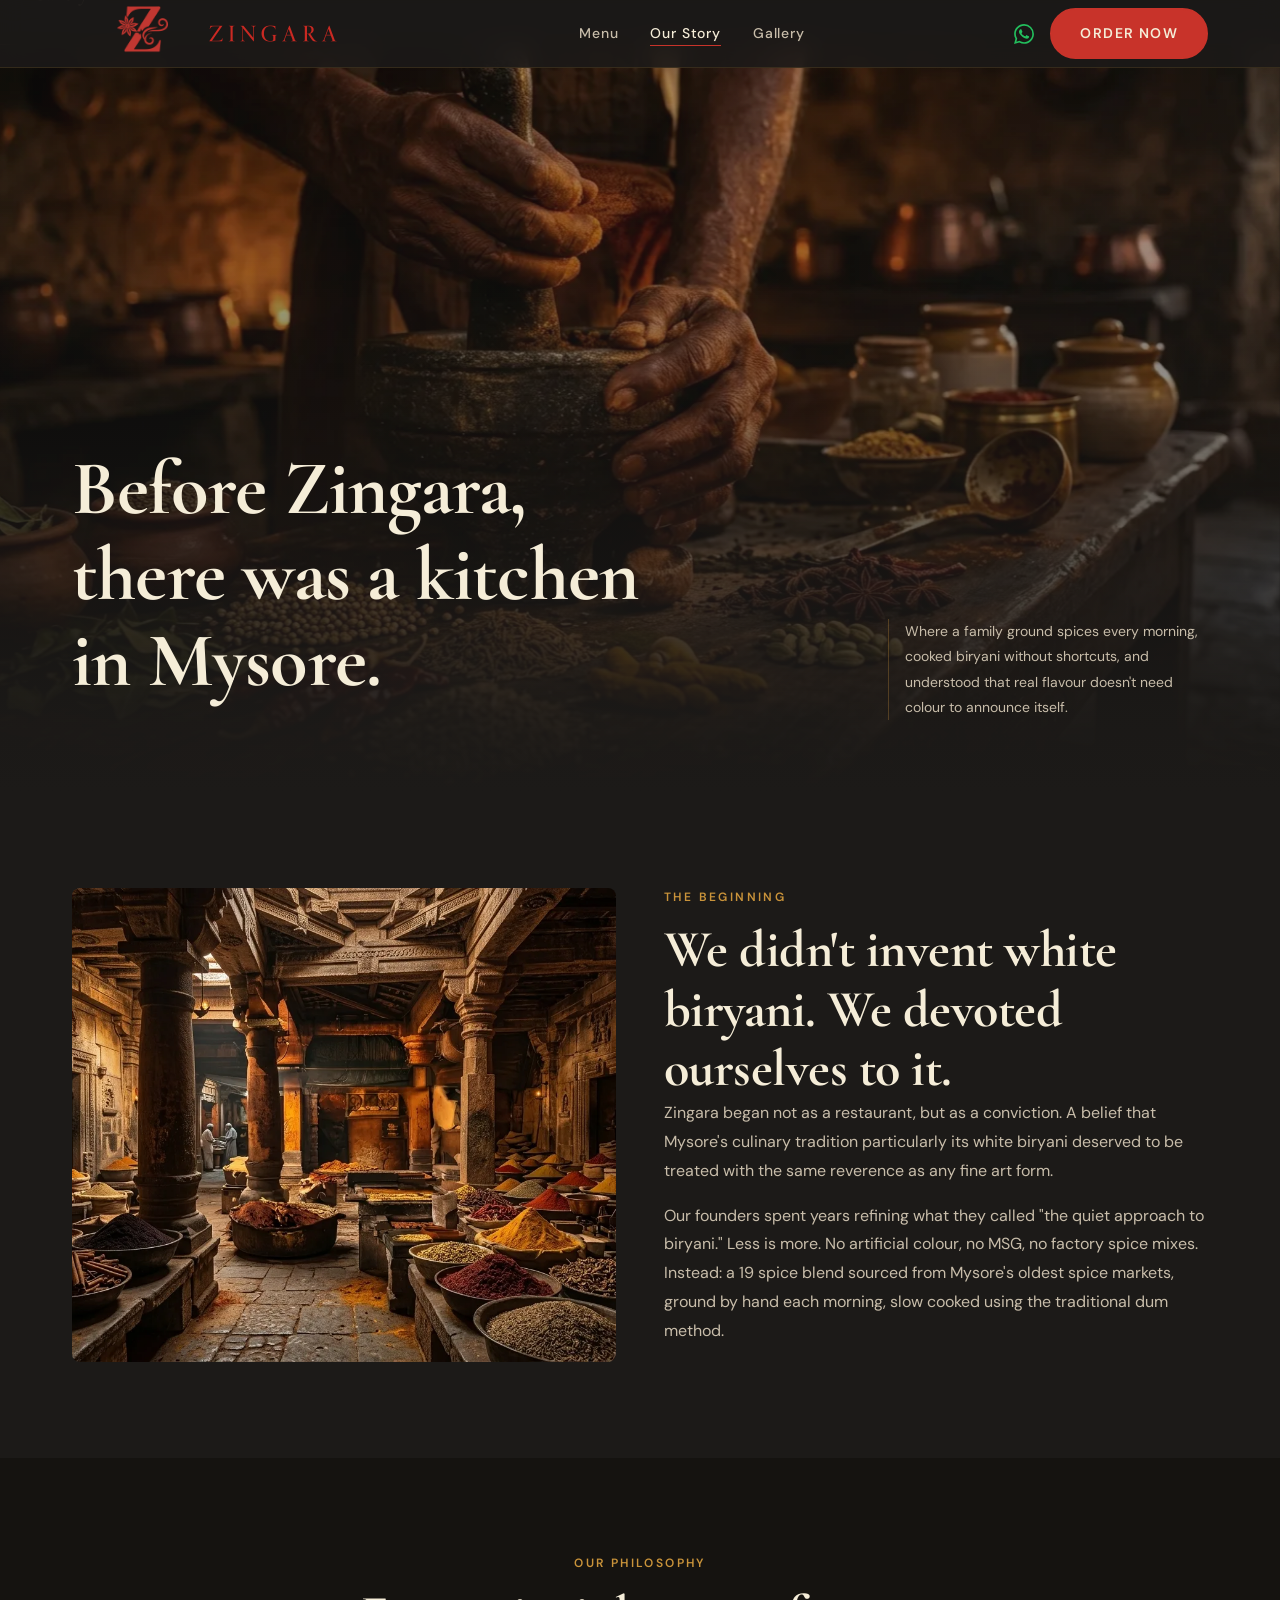
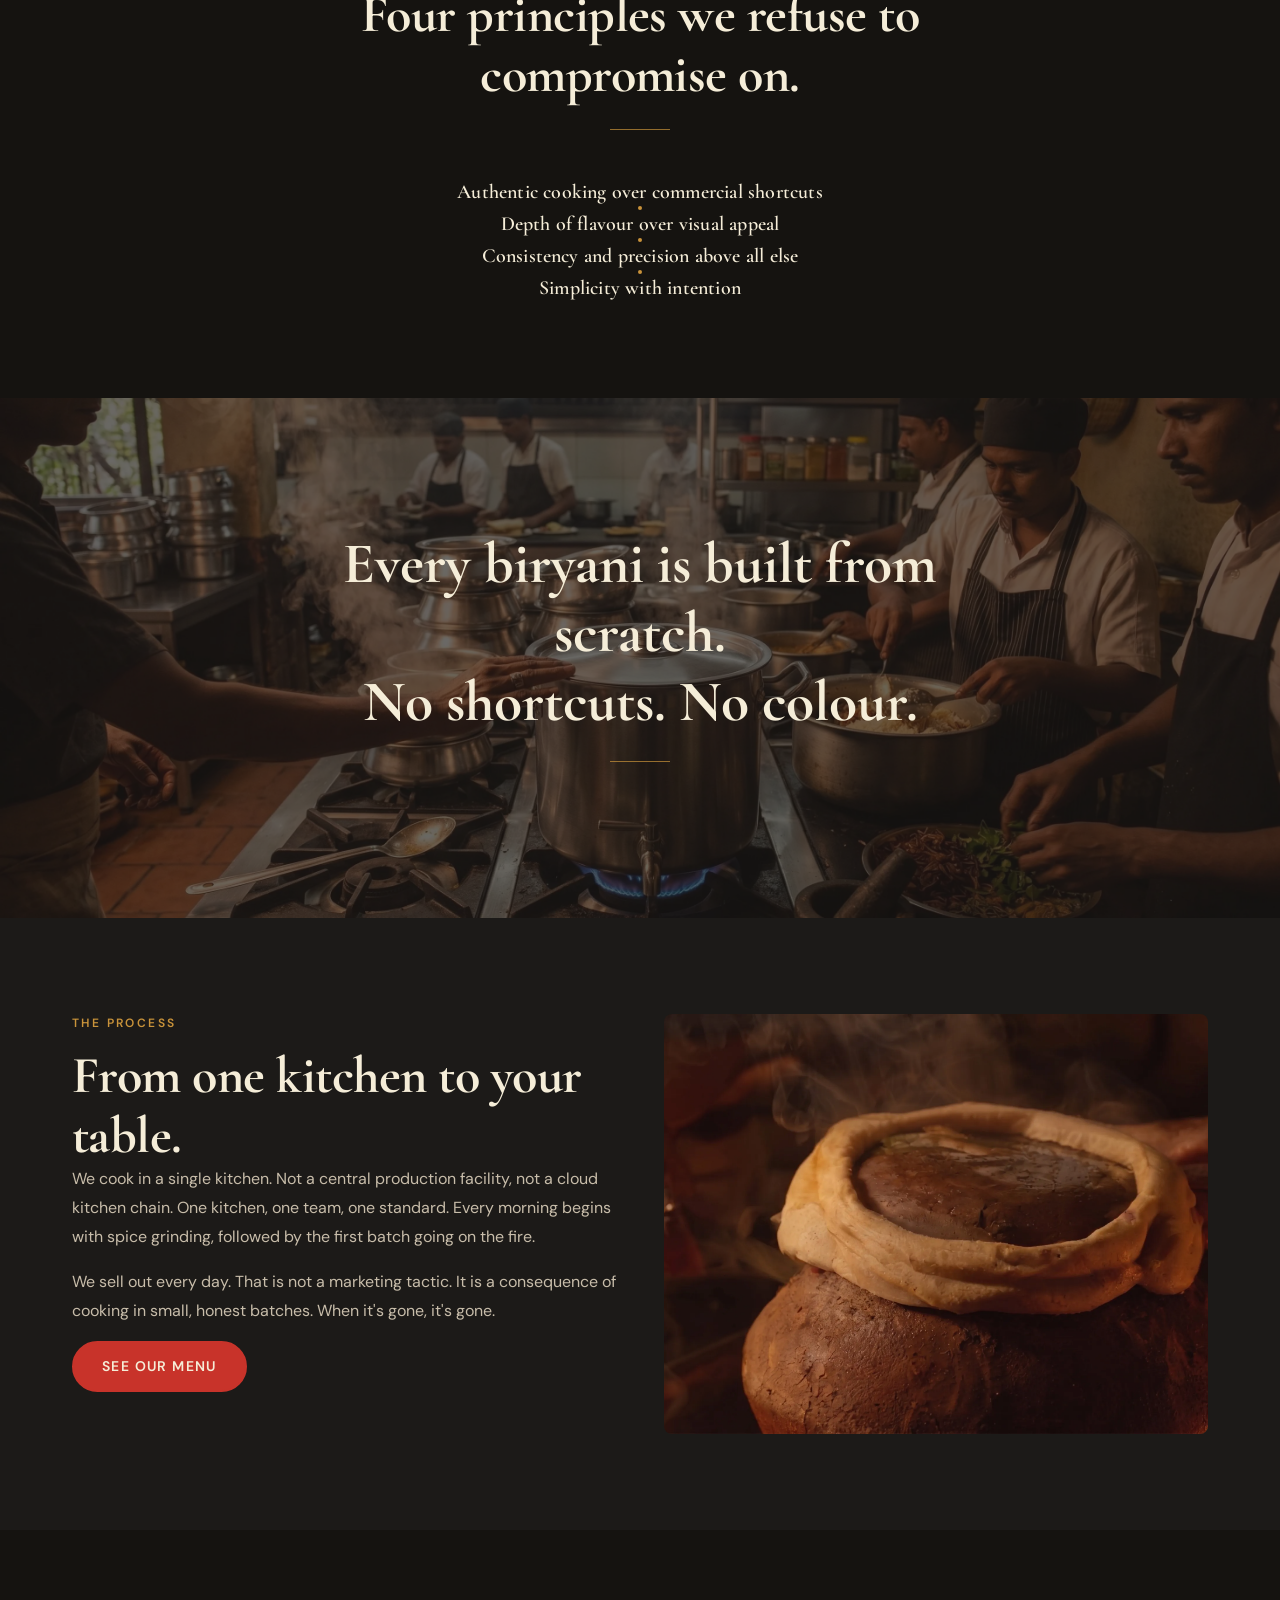
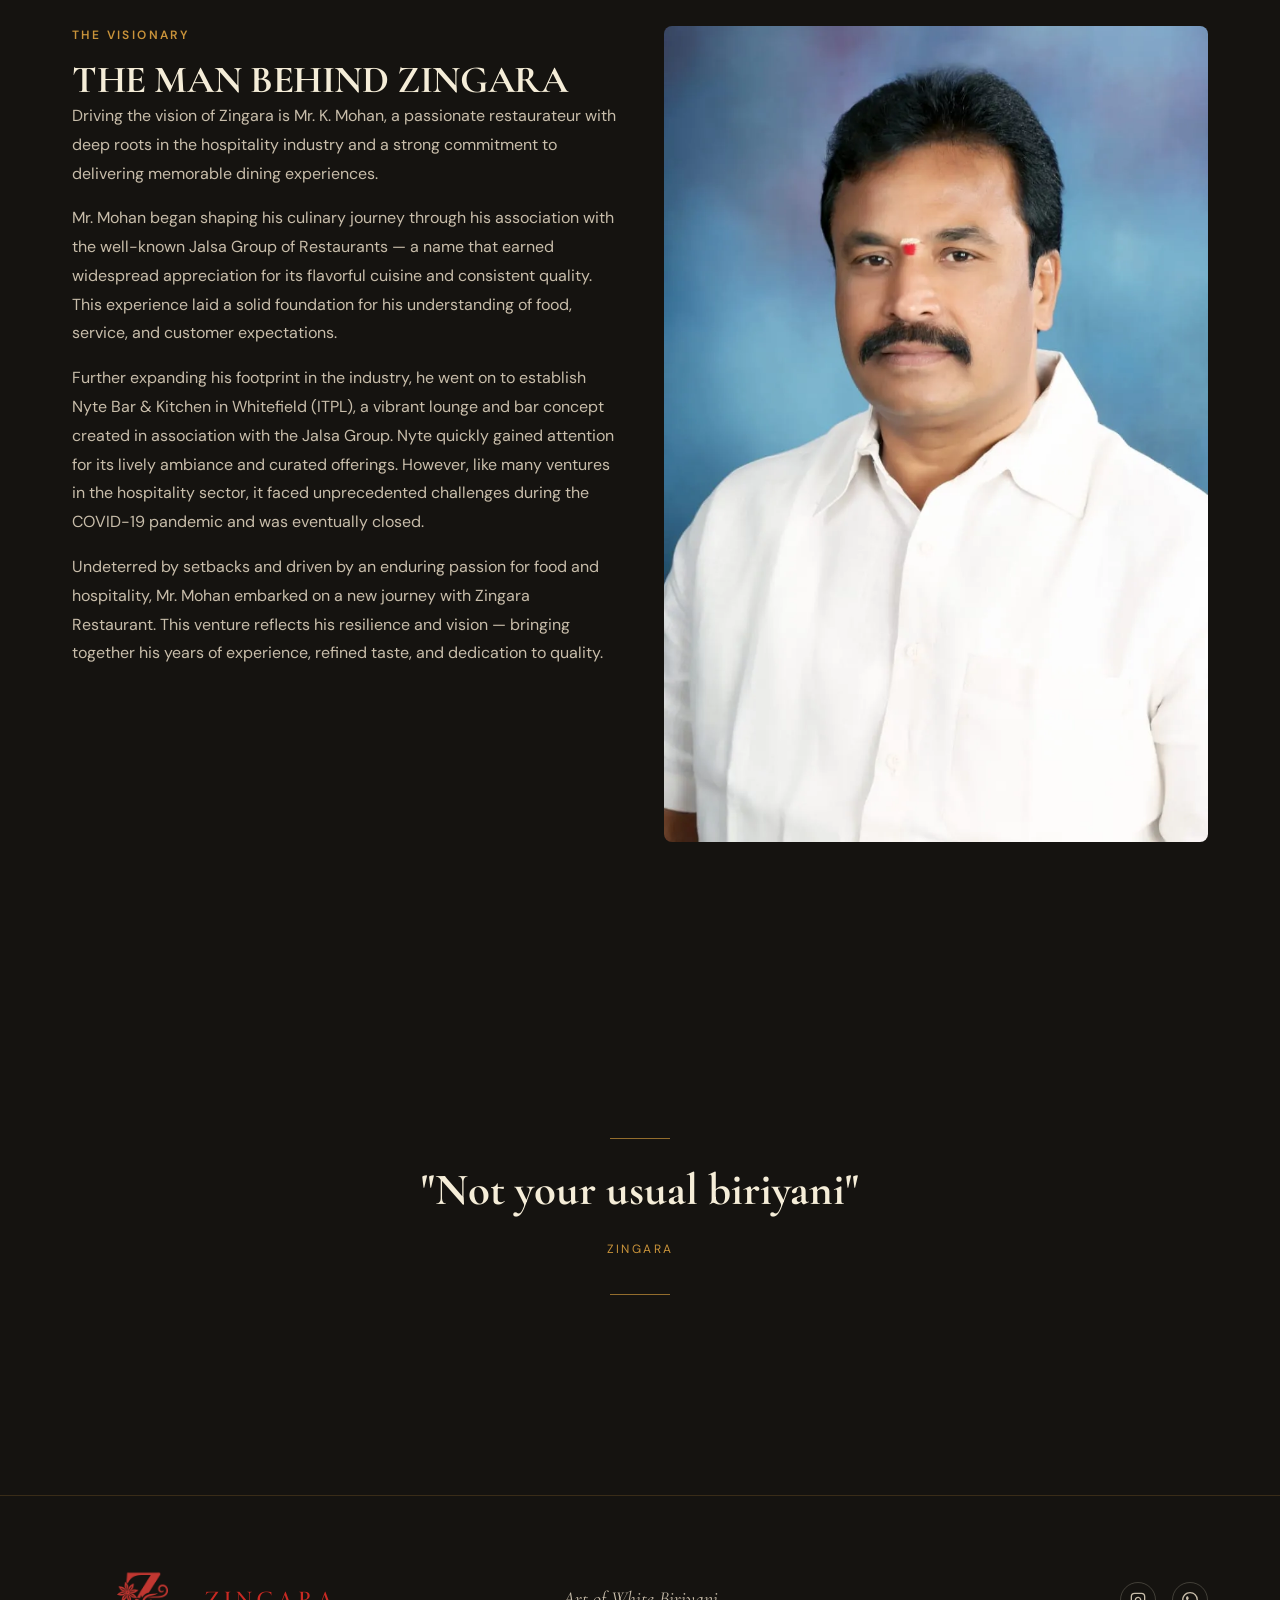
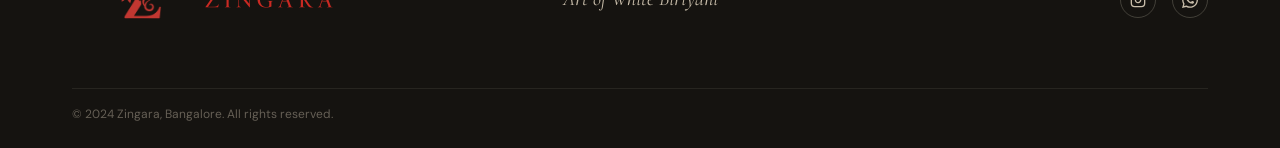
==== commit 78eafaf9: "Global updates: Instagram handle, map interactivity, standardized order buttons, WEBP conversion, an" ====
--- a/about.html
+++ b/about.html
@@ -20,10 +20,10 @@
   <meta property="og:title" content="Our Story Zingara | The Art of White Biryani" />
   <meta property="og:description"
     content="Discover the history of Zingara. From a home kitchen in Mysore to the heart of Bangalore." />
-  <meta property="og:image" content="https://zingarabiryani.in/images/og-sharing.jpg" />
+  <meta property="og:image" content="https://zingarabiryani.in/images/og-sharing.webp" />
   <meta property="og:image:width" content="1200" />
   <meta property="og:image:height" content="630" />
-  <meta itemprop="image" content="https://zingarabiryani.in/images/og-sharing.jpg" />
+  <meta itemprop="image" content="https://zingarabiryani.in/images/og-sharing.webp" />
 
   <!-- Twitter -->
   <meta property="twitter:card" content="summary_large_image" />
@@ -31,7 +31,7 @@
   <meta property="twitter:title" content="Our Story Zingara | The Art of White Biryani" />
   <meta property="twitter:description"
     content="Discover the history of Zingara. From a home kitchen in Mysore to the heart of Bangalore." />
-  <meta property="twitter:image" content="https://zingarabiryani.in/images/og-sharing.jpg" />
+  <meta property="twitter:image" content="https://zingarabiryani.in/images/og-sharing.webp" />
   <style>
     /* ── F1: Left-aligned hero ── */
     .about-hero {
@@ -331,9 +331,7 @@
         <div class="about-split__text">
           <span class="label">The Process</span>
           <h2>From one kitchen to your table.</h2>
-          <p>We cook in a single kitchen. Not a central production facility, not a cloud kitchen chain. One kitchen, one
-            team, one standard. Every morning begins at 5 AM with spice grinding. By 7 AM, the first batch goes on the
-            fire.</p>
+          <p>We cook in a single kitchen. Not a central production facility, not a cloud kitchen chain. One kitchen, one team, one standard. Every morning begins with spice grinding, followed by the first batch going on the fire.</p>
           <p>We sell out every day. That is not a marketing tactic. It is a consequence of cooking in small, honest
             batches. When it's gone, it's gone.</p>
           <a href="menu.html" class="btn btn--primary" style="margin-top:var(--sp-5); display:inline-flex;">See Our
@@ -352,7 +350,7 @@
     <div class="container">
       <div class="about-split reveal">
         <div class="about-split__img" style="order: 2;">
-          <img src="images/founder.jpg" alt="Mr. K. Mohan · Founder"
+          <img src="images/founder.webp" alt="Mr. K. Mohan · Founder"
             style="width:100%; height:100%; object-fit:cover;" />
         </div>
         <div class="about-split__text" style="order: 1;">
@@ -407,7 +405,7 @@
 
         <div style="flex: 1; display: flex; justify-content: flex-end;">
           <div class="footer__social">
-            <a href="https://instagram.com/zingara_biryani" target="_blank" rel="noopener" aria-label="Instagram">
+            <a href="https://www.instagram.com/zingararestaurant_/" target="_blank" rel="noopener" aria-label="Instagram">
               <svg width="16" height="16" viewBox="0 0 24 24" fill="none" stroke="currentColor" stroke-width="2">
                 <rect x="2" y="2" width="20" height="20" rx="5" ry="5" />
                 <path d="M16 11.37A4 4 0 1112.63 8 4 4 0 0116 11.37z" />
